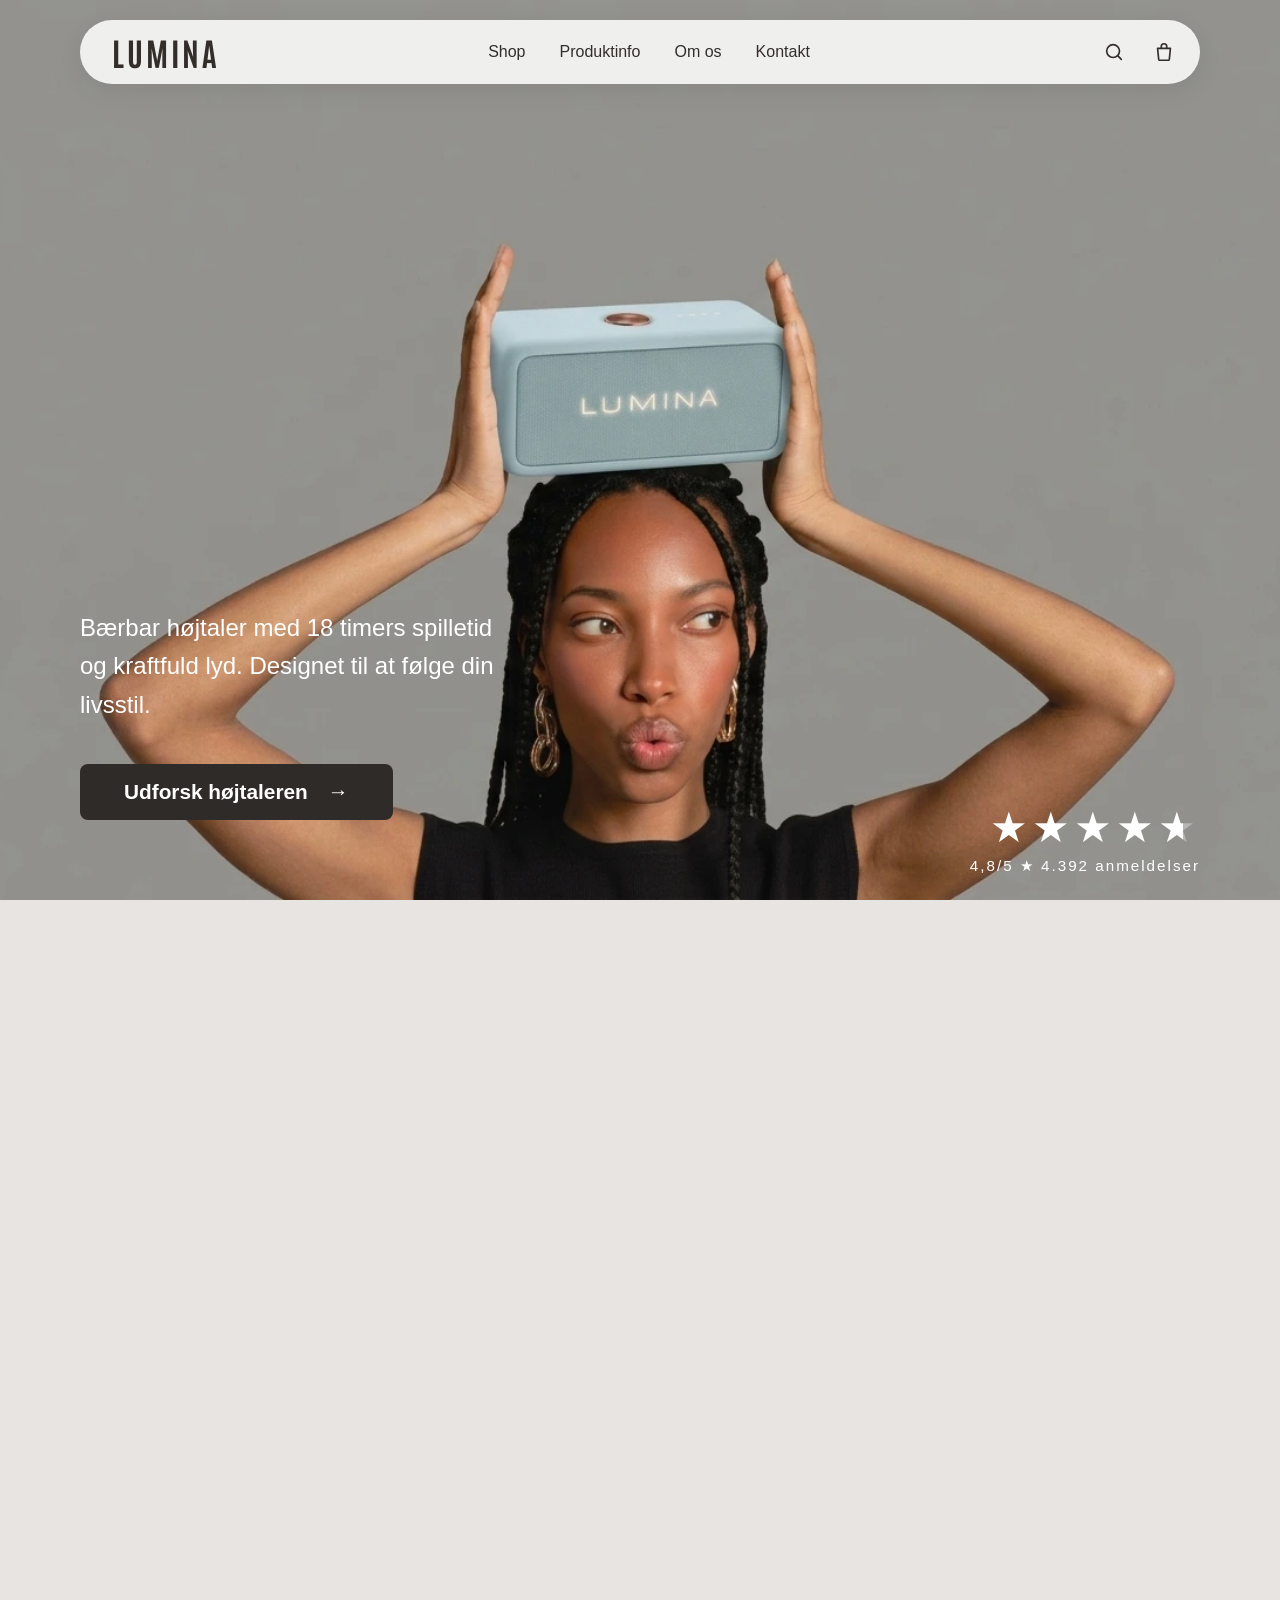
==== index.html @ 02ac893b "feat(nav): nyt design af navbar Nyt layout og placering af logo og menu" ====
<!DOCTYPE html>
<html lang="da">
<head>
    <meta charset="UTF-8">

    <meta name="viewport" 
    content="width=device-width, initial-scale=1.0">

    <title>Lumina – Bærbar højttaler med lys og lyd i ét</title>

    <meta name="description" 
    content="Mød Lumina: en trådløs højttaler med fyldig lyd og elegant design. Se mere og bestil i dag.">

    <link href="https://fonts.googleapis.com/css2?family=Antonio:wght@400;700&display=swap" rel="stylesheet">
    <link rel="stylesheet" href="styles.css">
</head>
<body>
    <section class="hero">
        <img src="images/headerimg.webp" alt="Lumina Bloom højtaler" class="hero-image">

        <header>
            <nav class="nav-left">
                <a href="#shop">Shop</a>
                <a href="#produktinfo">Produktinfo</a>
                <a href="about.html">Om os</a>
                <a href="#kontakt">Kontakt</a>
            </nav>
            <a href="index.html" class="logo">LUMINA</a>
            <nav class="nav-right">
                <!-- Ikoner i stedet for tekst – aria-label giver dem et navn til skærmlæsere -->
                <a href="#" class="nav-icon" aria-label="Søg">
                    <svg viewBox="0 0 24 24" aria-hidden="true"><circle cx="11" cy="11" r="7"/><path d="M20 20l-4-4"/></svg>
                </a>
                <a href="#" class="nav-icon" aria-label="Kurv">
                    <svg viewBox="0 0 24 24" aria-hidden="true"><path d="M5 8h14l-1.2 12.1a1 1 0 0 1-1 .9H7.2a1 1 0 0 1-1-.9z"/><path d="M9 8V6a3 3 0 0 1 6 0v2"/></svg>
                </a>
            </nav>

            <!-- Burgermenu: vises kun på mobil -->
            <button class="menu-toggle" type="button" aria-expanded="false" aria-controls="mobile-menu" aria-label="Menu">
                <span></span>
                <span></span>
                <span></span>
            </button>

            <nav class="mobile-menu" id="mobile-menu" aria-label="Menu" hidden>
                <a href="#shop">Shop</a>
                <a href="#produktinfo">Produktinfo</a>
                <a href="about.html">Om os</a>
                <a href="#kontakt">Kontakt</a>
                <a href="#">Søg</a>
                <a href="#">Kurv</a>
            </nav>
        </header>

        <!-- Tekst og knap nederst til venstre -->
        <div class="hero-content">
            <h1 class="visually-hidden">Lumina Bloom</h1>
            <p class="hero-text">
                Bærbar højtaler med 18 timers spilletid og kraftfuld lyd. Designet til at følge din livsstil.
            </p>
            <a href="#shop" class="hero-btn">Udforsk højtaleren <span aria-hidden="true">&rarr;</span></a>
        </div>

        <!-- Social proof nederst til højre -->
        <div class="hero-rating">
            <p class="visually-hidden">Bedømt 4,8 ud af 5 baseret på 4.392 anmeldelser</p>
            <div class="hero-stars" aria-hidden="true">
                <span>★</span><span>★</span><span>★</span><span>★</span><span class="half">★</span>
            </div>
            <p aria-hidden="true">4,8/5 ★ 4.392 anmeldelser</p>
        </div>
    </section>

<script src="script.js"></script>

    <!-- PRODUKT SEKTION -->
    <section class="products-section" id="shop">
        <div class="product-showcase">
            <div class="product-showcase-image">
                <img loading="lazy" src="images/luminagreen.webp" alt="Lumina Bloom højtaler i Sage Green" id="product-image">
            </div>

            <div class="product-showcase-info">
                <h2 class="product-name">Lumina Bloom</h2>
                <p class="product-type">Bluetooth højtaler</p>
                <p class="product-price">1995,- <span class="product-price-unit">/ STK</span></p>

                <p class="product-text">
                    Kraftfuld lyd i et blødt og minimalistisk design. Op til 18 timers spilletid, justerbart LED-lys og Social Connect. Skabt til at dele musikken, hvor du er.
                </p>

                <ul class="product-checklist">
                    <li>Lydstyrke: Op til 100 dB</li>
                    <li>Mål: 32 × 15 × 16 cm (B × H × D)</li>
                    <li>Tilslutning: Bluetooth 5.3 og AUX</li>
                </ul>

                <a href="#produktinfo" class="product-read-more">Læs mere</a>

                <p class="product-color-label">
                    <strong>Farve</strong> - <em id="product-color-name">Sage Green</em>
                </p>

                <!-- Farvevælger: data-image og data-name bruges af script.js -->
                <div class="color-swatches" role="group" aria-label="Vælg farve">
                    <button class="color-swatch active" style="--swatch: #A9C5A0" data-image="images/luminagreen.webp" data-name="Sage Green" aria-label="Vælg farve: Højtaler i støvet grøn" aria-pressed="true"></button>
                    <button class="color-swatch" style="--swatch: #F4C2C2" data-image="images/hoejtalerrose.webp" data-name="Dusty Rose" aria-label="Vælg farve: Højtaler i lyserød" aria-pressed="false"></button>
                    <button class="color-swatch" style="--swatch: #E8DDD0" data-image="images/luminabeige.webp" data-name="Moonlight White" aria-label="Vælg farve: Højtaler i beige" aria-pressed="false"></button>
                    <button class="color-swatch" style="--swatch: #C3DDE8" data-image="images/blaahoejtaler.webp" data-name="Lavender Mist" aria-label="Vælg farve: Højtaler i lyseblå" aria-pressed="false"></button>
                </div>

                <button class="buy-button">Køb nu</button>
            </div>
        </div>

    </section>

    <!-- PRODUKTINFORMATION SEKTION -->
    <!-- Tekst i venstre side, billede i højre side -->
    <section class="product-info-section" id="produktinfo">
        <div class="product-info-content">
            <h2 class="info-title">Produktspecifikationer</h2>

            <!-- Klik på + for at folde teksten ud -->
            <div class="features-accordion">
                <details class="accordion-item" open>
                    <summary>
                        <span class="accordion-icon" aria-hidden="true">
                            <svg viewBox="0 0 24 24"><circle cx="12" cy="5" r="2.5"/><path d="M7 9h10l3 12H4z"/></svg>
                        </span>
                        <span class="accordion-title">Vægt: 4,5 kg</span>
                    </summary>
                    <p>Lumina Bloom vejer 4,5 kg og måler 32 × 15 × 16 cm – kompakt nok til at tage med og solid nok til en fyldig lyd.</p>
                </details>

                <details class="accordion-item">
                    <summary>
                        <span class="accordion-icon" aria-hidden="true">
                            <svg viewBox="0 0 24 24"><path d="M12 2.7l5.7 5.7a8 8 0 1 1-11.3 0z"/></svg>
                        </span>
                        <span class="accordion-title">Vandafvisende (IPX5)</span>
                    </summary>
                    <p>Lumina Bloom tåler både regn og stænk, så du kan tage den med i haven, på stranden eller på tur.</p>
                </details>

                <details class="accordion-item">
                    <summary>
                        <span class="accordion-icon" aria-hidden="true">
                            <svg viewBox="0 0 24 24"><circle cx="12" cy="12" r="4"/><path d="M12 2v2M12 20v2M4.9 4.9l1.4 1.4M17.7 17.7l1.4 1.4M2 12h2M20 12h2M4.9 19.1l1.4-1.4M17.7 6.3l1.4-1.4"/></svg>
                        </span>
                        <span class="accordion-title">LED-lys, der følger musikken</span>
                    </summary>
                    <p>Bløde former og en stofbeklædt front med subtilt LED-lys, der pulserer i takt med musikken. I Lumina app'en kan du ændre lystemaet, så det passer til stemningen.</p>
                </details>

                <details class="accordion-item">
                    <summary>
                        <span class="accordion-icon" aria-hidden="true">
                            <svg viewBox="0 0 24 24"><path d="M17 21v-2a4 4 0 0 0-4-4H5a4 4 0 0 0-4 4v2"/><circle cx="9" cy="7" r="4"/><path d="M23 21v-2a4 4 0 0 0-3-3.87"/><path d="M16 3.13a4 4 0 0 1 0 7.75"/></svg>
                        </span>
                        <span class="accordion-title">Social Connect</span>
                    </summary>
                    <p>"Blend" din playliste med dine venners direkte i Lumina app'en. App'en analyserer jeres musiksmag og skaber én fælles playliste med alles favoritter.</p>
                </details>

                <details class="accordion-item">
                    <summary>
                        <span class="accordion-icon" aria-hidden="true">
                            <svg viewBox="0 0 24 24"><path d="M10 13a5 5 0 0 0 7.5.5l3-3a5 5 0 0 0-7-7l-1.7 1.7"/><path d="M14 11a5 5 0 0 0-7.5-.5l-3 3a5 5 0 0 0 7 7l1.7-1.7"/></svg>
                        </span>
                        <span class="accordion-title">Tilslut flere Lumina-højtalere</span>
                    </summary>
                    <p>Par din højtaler med op til 3 andre Lumina-højtalere og spil den samme musik i flere rum – eller over et større område.</p>
                </details>

                <details class="accordion-item">
                    <summary>
                        <span class="accordion-icon" aria-hidden="true">
                            <svg viewBox="0 0 24 24"><rect x="2" y="7" width="16" height="10" rx="2"/><line x1="22" y1="11" x2="22" y2="13"/><path d="M11 9l-2 3h3l-2 3"/></svg>
                        </span>
                        <span class="accordion-title">Genopladeligt batteri via USB&#8209;C</span>
                    </summary>
                    <p>Op til 18 timers spilletid på én opladning. Batteriet oplades via USB&#8209;C, og opladeren medfølger.</p>
                </details>
            </div>
        </div>

        <div class="product-info-image">
            <img loading="lazy" src="images/produktspeci.webp" alt="Tre Lumina Bloom højtalere i grøn, beige og lyserød">
        </div>
    </section>

    <section class="split-section">
      <div class="split-text">
        <h1 class="headline-left">Nyhed</h1>
        <h2 class="headline-sub">SOCIAL CONNECT</h2>
        <p>Social Connect er en smart og intuitiv funktion, der gør det let for dig og dine venner at kombinere jeres musiksmag i én fælles playliste – direkte i Lumina app’en. 

I stedet for at én person står for musikken til en fest eller et socialt arrangement, kan alle deltagere tilføje deres yndlingssange og påvirke stemningen i rummet. </p>

<p> Når playlisterne “blendes”, analyserer appen musiksmag, genrevalg, tempo og stemning, og skaber en dynamisk, balanceret playliste, der repræsenterer alles favoritter. 

Appen er gratis og tilgængelig i App Store og Google Play.</p>
      </div>
      <div class="split-image">
        <img loading="lazy" src="images/socialconnect.webp" alt="Lumina app'en med Social Connect, hvor man inviterer venner og blender playlister på Spotify">
      </div>
    </section>

   <section class="gallery-section">
    <h1>Følg os på sociale medier</h1>

    <!-- Tre Instagram-opslag side om side -->
    <div class="instagram-cards">
        <a href="https://www.instagram.com" target="_blank" rel="noopener" class="instagram-card">
            <img loading="lazy" src="images/instagram-card-1.webp" alt="Instagram-opslag fra Luminaaudio: person der holder en lyserød Lumina-højtaler op foran ansigtet">
        </a>
        <a href="https://www.instagram.com" target="_blank" rel="noopener" class="instagram-card">
            <img loading="lazy" src="images/instagram-card-2.webp" alt="Instagram-opslag fra Luminaaudio: kvinde der laver yoga med en Lumina-højtaler på gulvet">
        </a>
        <a href="https://www.instagram.com" target="_blank" rel="noopener" class="instagram-card">
            <img loading="lazy" src="images/instagram-card-3.webp" alt="Instagram-opslag fra Luminaaudio: to Lumina-højtalere på en reol">
        </a>
    </div>
    </section>
   

    <footer id="kontakt">
        <div class="footer-top">
            <!-- Logo og nyhedsbrev -->
            <div class="footer-brand">
                <a href="index.html" class="footer-logo">LUMINA</a>

                <form class="footer-newsletter" id="newsletter-form">
                    <label for="newsletter-email">Tilmeld dig nyhedsbrevet</label>
                    <div class="newsletter-field">
                        <div class="newsletter-input">
                            <svg viewBox="0 0 24 24" aria-hidden="true"><path d="M20 4H4a2 2 0 0 0-2 2v12a2 2 0 0 0 2 2h16a2 2 0 0 0 2-2V6a2 2 0 0 0-2-2zm0 4-8 5-8-5V6l8 5 8-5z"/></svg>
                            <input type="email" id="newsletter-email" placeholder="E-mail" autocomplete="email" required>
                        </div>
                        <button type="submit" class="newsletter-submit" aria-label="Tilmeld nyhedsbrevet">
                            <svg viewBox="0 0 24 24" aria-hidden="true"><path d="M5 12h14M13 6l6 6-6 6"/></svg>
                        </button>
                    </div>
                </form>
            </div>

            <div class="footer-column">
                <h3>Kundeservice</h3>
                <ul>
                    <li><a href="#">Kontakt Os</a></li>
                    <li><a href="#">Levering &amp; Forsendelse</a></li>
                    <li><a href="#">Returneringer</a></li>
                    <li><a href="#">Terms &amp; Condition</a></li>
                    <li><a href="#">Privacy Policy</a></li>
                </ul>
            </div>

            <div class="footer-column">
                <h3>Virksomheden</h3>
                <ul>
                    <li><a href="about.html">Om Lumina Group</a></li>
                    <li><a href="#">Presse</a></li>
                    <li><a href="#">Jobmuligheder</a></li>
                </ul>
            </div>

            <div class="footer-column footer-social">
                <h3>Social</h3>
                <ul>
                    <li>
                        <a href="https://www.instagram.com" target="_blank" rel="noopener">
                            <svg viewBox="0 0 24 24" aria-hidden="true"><path d="M7 2h10a5 5 0 0 1 5 5v10a5 5 0 0 1-5 5H7a5 5 0 0 1-5-5V7a5 5 0 0 1 5-5zm0 2a3 3 0 0 0-3 3v10a3 3 0 0 0 3 3h10a3 3 0 0 0 3-3V7a3 3 0 0 0-3-3zm5 3.5a4.5 4.5 0 1 1 0 9 4.5 4.5 0 0 1 0-9zm0 2a2.5 2.5 0 1 0 0 5 2.5 2.5 0 0 0 0-5zM17.3 5.5a1.2 1.2 0 1 1 0 2.4 1.2 1.2 0 0 1 0-2.4z"/></svg>
                            Instagram
                        </a>
                    </li>
                    <li>
                        <a href="https://www.youtube.com" target="_blank" rel="noopener">
                            <svg viewBox="0 0 24 24" aria-hidden="true"><path d="M21.6 7.2a2.5 2.5 0 0 0-1.8-1.8C18.2 5 12 5 12 5s-6.2 0-7.8.4a2.5 2.5 0 0 0-1.8 1.8C2 8.8 2 12 2 12s0 3.2.4 4.8a2.5 2.5 0 0 0 1.8 1.8c1.6.4 7.8.4 7.8.4s6.2 0 7.8-.4a2.5 2.5 0 0 0 1.8-1.8c.4-1.6.4-4.8.4-4.8s0-3.2-.4-4.8zM10 15V9l5.2 3z"/></svg>
                            Youtube
                        </a>
                    </li>
                    <li>
                        <a href="https://www.tiktok.com" target="_blank" rel="noopener">
                            <svg viewBox="0 0 24 24" aria-hidden="true"><path d="M16.6 2h-3.3v13.2a2.9 2.9 0 1 1-2.1-2.8V9a6.3 6.3 0 1 0 5.4 6.2V8.6a8 8 0 0 0 4.4 1.4V6.7a4.4 4.4 0 0 1-4.4-4.7z"/></svg>
                            TikTok
                        </a>
                    </li>
                    <li>
                        <a href="https://www.facebook.com" target="_blank" rel="noopener">
                            <svg viewBox="0 0 24 24" aria-hidden="true"><path d="M22 12a10 10 0 1 0-11.6 9.9v-7H7.9V12h2.5V9.8c0-2.5 1.5-3.9 3.8-3.9 1.1 0 2.2.2 2.2.2v2.5h-1.3c-1.2 0-1.6.8-1.6 1.6V12h2.8l-.4 2.9h-2.4v7A10 10 0 0 0 22 12z"/></svg>
                            Facebook
                        </a>
                    </li>
                </ul>
            </div>
        </div>

        <div class="footer-bottom">
            <div class="payment-icons">
                <img loading="lazy" src="images/mp.png" alt="MobilePay">
                <img loading="lazy" src="images/visa.png" alt="Visa">
                <img loading="lazy" src="images/mastercard.png" alt="Mastercard">
                <img loading="lazy" src="images/applepay.png" alt="Apple Pay">
            </div>

            <p class="copyright">2026 © LUMINA</p>

            <ul class="footer-legal">
                <li><a href="#">FAQ</a></li>
                <li><a href="#">Privacy</a></li>
                <li><a href="#">Terms &amp; Condition</a></li>
            </ul>
        </div>
    </footer>
  
    <script src="script.js"></script>
    
 </body>
</html>
---- styles.css ----
@import url('https://fonts.googleapis.com/css2?family=Antonio:wght@400;700&display=swap');

/* --- General Settings --- */
        :root {
            --bg-color: #E8E4E1; /* Baggrundsfarve for hele siden */
            --text-color: #ffffff;
            --btn-bg: #f5f0e6;   /* Light cream for buttons */
            --btn-text: #bcaaa0; /* Darker tone for button text */
            --nav-pill: rgba(255, 255, 255, 0.25);
            --font-heading: 'Antonio', sans-serif;
            --font-body: 'Helvetica Neue', Helvetica, Arial, sans-serif;
            --heading-color: #332E29; /* Farve på alle overskrifter */
            /* Samme margen i siderne på hele siden. På meget brede skærme
               vokser margenen, så indholdet højst bliver 1600px bredt. */
            --page-margin: max(80px, calc((100vw - 1600px) / 2));
        }

        /* Lidt mindre margen på tablet og små laptops */
        @media (max-width: 1200px) {
            :root { --page-margin: 50px; }
        }

        @media (max-width: 768px) {
            :root { --page-margin: 24px; }
        }

        /* --- General Reset --- */
        * {
            margin: 0;
            padding: 0;
            box-sizing: border-box;
        }

        html, body {
  height: 100%;
}

html, body {
  margin: 0;
  padding: 0;
  overflow-x: hidden;
  scroll-behavior: smooth; /* Blød scroll ved anker-links i menuen */
}

body {
  display: flex;
  flex-direction: column;
  min-height: 100vh;
  padding: 20px 0 0; /* Siderne styres af --page-margin i hver sektion */
  overflow-x: hidden;
}

/* --- Hero (header billede med navigation ovenpå) --- */
.hero {
    position: relative;
    display: flex;
    flex-direction: column; /* Hvid menubjælke øverst, billedet under */
    width: 100vw;
    height: 100vh; /* Fylder hele skærmen */
    flex-shrink: 0; /* Undgår at body (flex) klemmer højden */
    margin-top: -20px; /* Ophæver body padding i toppen */
    margin-left: calc(50% - 50vw); /* Går helt ud til kanten trods body padding */
    margin-bottom: 0;
}

.hero-image {
    flex: 1;
    min-height: 0;
    width: 100%;
    object-fit: cover; /* Beskærer i stedet for at strække billedet */
    display: block;
}

/* --- Header / Navigation --- */
/* Svævende, afrundet menubjælke oven på billedet (dæmpet hvid med brun tekst) */
header {
    position: absolute;
    top: 20px;
    left: var(--page-margin);
    right: var(--page-margin);
    z-index: 10;
    display: grid; /* Logo til venstre, Shop/Produktinfo/Om os/Kontakt i midten, ikonerne til højre */
    grid-template-columns: 1fr auto 1fr;
    align-items: center;
    column-gap: 24px;
    padding: 10px 14px 10px 32px;
    border-radius: 999px;
    background-color: rgba(255, 255, 255, 0.85);
    box-shadow: 0 6px 24px rgba(0, 0, 0, 0.08);
}

.logo {
    font-family: var(--font-heading);
    font-size: 2rem; /* 32px */
    font-weight: 700;
    letter-spacing: 3px;
    color: var(--heading-color);
    text-decoration: none;
    line-height: 1;
}

nav {
    display: flex;
    align-items: center;
    gap: 6px;
}

/* Logoet står først (venstre hjørne) */
header .logo {
    order: -1;
    justify-self: start;
}

/* Søg og Kurv står i højre side */
.nav-right {
    justify-content: flex-end;
}

/* Menupunkterne som almindelig brun tekst – kontrast ca. 11:1 */
.nav-left a,
.nav-right a {
    display: inline-block;
    padding: 8px 14px;
    border-radius: 999px;
    color: var(--heading-color);
    font-size: 1rem;
    font-weight: 500;
    text-decoration: none;
    white-space: nowrap;
    transition: background-color 0.2s;
}

.nav-left a:hover,
.nav-right a:hover {
    background-color: rgba(51, 46, 41, 0.08); /* Svag brun markering ved hover */
}

/* Søg og Kurv som brune ikoner */
.nav-left a.nav-icon,
.nav-right a.nav-icon {
    display: grid;
    place-items: center;
    width: 44px; /* Klikfladen er 44 × 44px, så ikonerne er nemme at ramme */
    height: 44px;
    padding: 0;
    color: var(--heading-color);
}

.nav-icon svg {
    width: 22px;
    height: 22px;
    fill: none;
    stroke: currentColor;
    stroke-width: 1.8;
    stroke-linecap: round;
    stroke-linejoin: round;
}

/* --- Burgermenu (kun mobil – skjult på større skærme) --- */
.menu-toggle,
.mobile-menu {
    display: none;
}

.menu-toggle {
    position: relative;
    z-index: 2; /* Ligger over den åbne menu, så den kan lukkes igen */
    flex-direction: column;
    justify-content: center;
    gap: 6px;
    width: 44px;
    height: 44px;
    padding: 10px;
    border: none;
    background: none;
    cursor: pointer;
}

.menu-toggle span {
    display: block;
    width: 100%;
    height: 2px;
    border-radius: 2px;
    background-color: var(--heading-color); /* Brune streger på den lyse bjælke */
    transition: transform 0.3s ease, opacity 0.2s ease, background-color 0.3s ease;
}

/* Når menuen er åben, bliver de tre streger til et mørkt kryds */
.menu-toggle[aria-expanded="true"] span {
    background-color: var(--heading-color);
}

.menu-toggle[aria-expanded="true"] span:nth-child(1) {
    transform: translateY(8px) rotate(45deg);
}

.menu-toggle[aria-expanded="true"] span:nth-child(2) {
    opacity: 0;
}

.menu-toggle[aria-expanded="true"] span:nth-child(3) {
    transform: translateY(-8px) rotate(-45deg);
}

/* Menuen dækker hele skærmen */
.mobile-menu {
    position: fixed;
    inset: 0;
    z-index: 1;
    flex-direction: column;
    justify-content: center;
    align-items: flex-start; /* Links venstrestillet (nav centrerer ellers) */
    gap: 24px;
    padding: 100px var(--page-margin) 40px;
    background-color: #E8E4E1;
    overflow-y: auto;
}

.mobile-menu a {
    font-family: var(--font-heading);
    font-size: 2.4rem;
    font-weight: 700;
    letter-spacing: 1px;
    color: var(--heading-color);
    text-decoration: none;
}

/* Siden bag menuen kan ikke scrolles, mens menuen er åben */
body.menu-open {
    overflow: hidden;
}

/* Logoet ligger over menuen og bliver mørkt, så det kan ses på den lyse baggrund */
body.menu-open .logo {
    position: relative;
    z-index: 2;
    color: var(--heading-color);
}

/* --- Hero tekst og knap (nederst til venstre) --- */
.hero-content {
    position: absolute;
    left: var(--page-margin);
    bottom: 80px;
    max-width: 440px;
    color: var(--text-color);
}

.hero-text {
    font-size: 1.5rem; /* 24px */
    line-height: 1.6;
    margin-bottom: 40px;
}

.hero-btn {
    display: inline-flex;
    align-items: center;
    justify-content: center;
    gap: 20px;
    background-color: #2f2b28;
    color: var(--text-color);
    padding: 16px 44px;
    border-radius: 8px;
    font-size: 1.3rem;
    font-weight: 600;
    text-decoration: none;
    transition: background-color 0.2s;
}

.hero-btn:hover {
    background-color: #1c1a18;
}

/* --- Hero rating (nederst til højre) --- */
.hero-rating {
    position: absolute;
    right: var(--page-margin);
    bottom: 25px;
    text-align: right;
    color: var(--text-color);
}

.hero-stars {
    font-size: 2.6rem;
    line-height: 1;
    letter-spacing: 4px;
}

/* Sidste stjerne halvt udfyldt (4,8/5) */
.hero-stars .half {
    background: linear-gradient(90deg, #fff 60%, rgba(255, 255, 255, 0.35) 60%);
    -webkit-background-clip: text;
    background-clip: text;
    color: transparent;
}

.hero-rating p {
    font-size: 0.95rem;
    letter-spacing: 2px;
    margin-top: 8px;
}

/* Skjult visuelt, men læses af skærmlæsere og søgemaskiner */
.visually-hidden {
    position: absolute;
    width: 1px;
    height: 1px;
    overflow: hidden;
    clip: rect(0 0 0 0);
    white-space: nowrap;
}

        h1 {
            font-family: var(--font-heading); 
            font-size: 6rem;
            text-transform: uppercase;
            letter-spacing: 3px;
            margin-bottom: 40px;
            text-align: center;
            color: var(--heading-color);
            opacity: 0.9;
        }

        /* --- Responsivitet (Tablet / lille laptop) --- */
        /* Menuen bliver mindre, så den ikke støder ind i logoet */
        @media (max-width: 1200px) {
            nav { gap: 2px; }
            .nav-left a, .nav-right a { font-size: 0.95rem; padding: 8px 10px; }
            .logo { font-size: 1.75rem; }
            header { padding-left: 24px; column-gap: 12px; }
        }

        /* --- Responsivitet (Mobil) --- */
        @media (max-width: 768px) {
            /* Svag mørk toning i bunden, så den hvide tekst kan læses oven på billedet */
            .hero::after {
                content: "";
                position: absolute;
                inset: 50% 0 0 0;
                background: linear-gradient(to bottom, rgba(0, 0, 0, 0), rgba(0, 0, 0, 0.45));
                pointer-events: none;
            }
            .hero-content, .hero-rating { z-index: 1; }

            h1 { font-size: 3.5rem; }

            /* Logo til venstre, burgerknap til højre */
            header {
                display: flex;
                justify-content: space-between;
                align-items: center;
                padding: 6px 8px 6px 22px;
                z-index: 10;
            }
            .logo { font-size: 1.6rem; }
            .nav-left, .nav-right { display: none; }
            .menu-toggle { display: flex; }
            .mobile-menu:not([hidden]) { display: flex; }

            /* Tekst og rating stables i bunden af hero */
            .hero-content { left: var(--page-margin); right: var(--page-margin); bottom: 110px; }
            .hero-text { font-size: 1.1rem; margin-bottom: 20px; }
            .hero-btn { font-size: 1.1rem; padding: 14px 32px; gap: 16px; }
            .hero-rating { left: var(--page-margin); right: auto; bottom: 25px; text-align: left; }
            .hero-stars { font-size: 1.6rem; }
            .hero-rating p { font-size: 0.8rem; letter-spacing: 1px; }
        }
  
/* --- Layout Container --- */
.container {
    display: flex;
    justify-content: space-between;
    align-items: flex-start;
    gap: 60px;
    max-width: 1400px;
    margin: 0 auto;
    padding: 40px;
}


.content-left {
    flex: 1 1 0%;
    color: #ffffff;
}

.sub-heading {
    font-family: var(--font-heading);
    font-size: 1.5rem;
    text-transform: uppercase;
    letter-spacing: 1px;
    margin-top: 40px;
    margin-bottom: 15px;
    color: #D88373;
}

.headline-sub {
    font-family: var(--font-heading);
    font-size: 2rem;
    text-transform: uppercase;
    letter-spacing: 2px;
    margin-bottom: 20px;
}

.main-heading {
    font-family: var(--font-heading);
    font-size: 5rem;
    text-transform: uppercase;
    letter-spacing: 2px;
    margin-bottom: 30px;
    color: #fdfcf5;
}

.description {
    font-size: 1rem;
    line-height: 1.8;
    margin-bottom: 25px;
    opacity: 0.95;
}

.cta-button {
    display: inline-block;
    background-color: #f5f0e6;
    color: #a08f7f;
    padding: 12px 30px;
    border: none;
    border-radius: 25px;
    text-decoration: none;
    font-weight: 600;
    text-transform: uppercase;
    cursor: pointer;
    transition: transform 0.3s;
    margin-top: 20px;
}

.cta-button:hover {
    transform: scale(1.05);
}


.content-right {
    flex: 0 0 420px;       
    display: flex;
    justify-content: flex-end; 
    align-items: flex-start;
}

.images-gallery {
    width: 100%;
    max-width: 420px;
    display: flex;
    flex-direction: column;
    gap: 20px;
    align-items: flex-end; 
}


.image-wrapper {
    overflow-x: auto;
    overflow-y: hidden;
    white-space: nowrap;
    padding: 50px 0; 
    background-color: #E8E4E1;
    text-align: right;
    margin-top: 0;
}

.image-wrapper img {
    width: 200px;
    height: auto;
    display: inline-block;
    margin: 0 10px;
}

body {
    background: #E8E4E1;
    font-family: var(--font-body);
}

.large-image-section {
    width: 100%;
    margin-top: 60px;
    display: flex;
    justify-content: center;
    align-items: center; 
}

/* --- Product Cards Section --- */
.products-section {
    padding: 40px var(--page-margin) 80px; /* Mindre luft op til headeren */
    background-color: #E8E4E1;
}

/* Stort produktkort med farvevælger */
.product-showcase {
    display: grid;
    grid-template-columns: 1fr 1fr;
    align-items: center;
    gap: 60px;
    margin: 0 auto;
    padding: 60px;
    background-color: #eae6e3;
    border-radius: 20px;
    color: #2f2b28;
}

.product-showcase-image {
    display: flex;
    justify-content: center;
}

.product-showcase-image img {
    width: 100%;
    max-width: 480px;
    height: auto;
    mix-blend-mode: multiply; /* Gør hvid billedbaggrund usynlig mod kortets farve */
}

.product-name {
    font-size: 2.2rem;
    font-weight: 700;
    line-height: 1.1;
    letter-spacing: 1px;
}

.product-type {
    font-size: 1.3rem;
    font-weight: 600;
    margin-top: 8px;
}

.product-price {
    font-size: 1.6rem;
    margin-top: 18px;
}

/* "/ STK" står mindre efter prisen */
.product-price-unit {
    font-size: 0.55em;
    letter-spacing: 1px;
}

.product-text {
    font-size: 1.2rem;
    line-height: 1.4;
    margin-top: 40px;
    max-width: 560px;
}

/* Liste med grønne flueben */
.product-checklist {
    list-style: none;
    margin-top: 24px;
}

.product-checklist li {
    position: relative;
    padding-left: 38px;
    margin-bottom: 8px;
    font-size: 1.1rem; /* Lidt mindre end resten af produktkortet */
    line-height: 1.4;
}

/* Fluebenet tegnes med to kanter på en roteret boks */
.product-checklist li::before {
    content: "";
    position: absolute;
    left: 4px;
    top: 0.2em;
    width: 8px;
    height: 16px;
    border-right: 2px solid #5b8a4a;
    border-bottom: 2px solid #5b8a4a;
    transform: rotate(45deg);
}

.product-read-more {
    display: inline-block;
    font-size: 1.3rem;
    font-style: italic;
    color: inherit;
    text-decoration: none;
    margin-top: 12px;
}

.product-read-more:hover {
    text-decoration: underline;
}

.product-color-label {
    font-size: 1.3rem;
    margin-top: 60px;
}

.color-swatches {
    display: flex;
    gap: 12px;
    margin-top: 14px;
}

.color-swatch {
    width: 44px;
    height: 44px;
    border-radius: 50%;
    border: 1px solid rgba(0, 0, 0, 0.15);
    background-color: var(--swatch);
    box-shadow: 0 2px 4px rgba(0, 0, 0, 0.15);
    cursor: pointer;
    transition: transform 0.2s;
}

.color-swatch:hover {
    transform: scale(1.08);
}

/* Den valgte farve får en mørk ring */
.color-swatch.active {
    outline: 2px solid #2f2b28;
    outline-offset: 3px;
}

.product-showcase .buy-button {
    width: 100%;
    max-width: 405px;
    margin-top: 40px;
    padding: 18px;
    border: none;
    border-radius: 8px;
    background-color: #2f2b28;
    color: #fff;
    font-size: 1.3rem;
    font-weight: 700;
    cursor: pointer;
    transition: background-color 0.2s;
}

.product-showcase .buy-button:hover {
    background-color: #1c1a18;
}

@media (max-width: 900px) {
    .product-showcase {
        grid-template-columns: 1fr;
        gap: 30px;
        padding: 30px 20px;
    }

    .product-name { font-size: 1.8rem; }
    .product-price { font-size: 1.3rem; }
    .product-read-more,
    .product-color-label { font-size: 1.1rem; }
    .product-checklist li { font-size: 0.95rem; }
    .product-text { font-size: 1rem; margin-top: 24px; }
    .product-color-label { margin-top: 30px; }
    .product-showcase .buy-button { max-width: none; }
}

/* --- Productinformation Section --- */
/* To kolonner: tekst til venstre, billede til højre */
.product-info-section {
    display: grid;
    grid-template-columns: 1fr 1fr;
    align-items: center;
    gap: 60px;
    width: 100%;
    margin: 0 auto;
    padding: 20px var(--page-margin) 80px; /* Mindre luft i toppen, tættere på produktkortet */
}

.product-info-content {
    max-width: 620px;
    align-self: start; /* Overskriften starter på linje med toppen af billedet */
}

/* Billedet står fast i en afstand fra toppen, så det ikke hopper når
   punkterne i listen foldes ud. Afstanden får det til at se centreret ud
   ved siden af listen – justér den, hvis listen ændres. */
.product-info-image {
    align-self: start;
    margin-top: 100px;
}

.product-info-image img {
    display: block;
    width: 100%;
    height: auto;
    border-radius: 20px;
}

.info-title {
    font-family: var(--font-heading);
    font-size: 2rem; /* Samme størrelse som Social Connect */
    font-weight: 700;
    color: var(--heading-color);
    line-height: 1;
    letter-spacing: 1px;
    margin-bottom: 40px;
}

/* --- Funktioner (harmonika under overskriften, punkterne under hinanden) --- */
.accordion-item {
    border-top: 1px solid #d6d0cb;
}

.accordion-item:last-child {
    border-bottom: 1px solid #d6d0cb;
}

.accordion-item summary {
    display: flex;
    align-items: center;
    gap: 40px;
    padding: 30px 0;
    cursor: pointer;
    list-style: none; /* Fjerner standard-pilen */
}

.accordion-item summary::-webkit-details-marker {
    display: none;
}

/* + / − i højre side */
.accordion-item summary::after {
    content: "+";
    margin-left: auto;
    padding-left: 20px;
    font-size: 2rem;
    font-weight: 300;
    line-height: 1;
    color: #2f2b28;
}

.accordion-item[open] summary::after {
    content: "−";
}

.accordion-icon {
    flex-shrink: 0;
    display: grid;
    place-items: center;
    width: 60px;
    height: 60px;
    border-radius: 50%;
    background-color: #2f2b28;
    color: #fff;
}

.accordion-icon svg {
    width: 28px;
    height: 28px;
    fill: none;
    stroke: currentColor;
    stroke-width: 1.8;
    stroke-linecap: round;
    stroke-linejoin: round;
}

.accordion-title {
    font-size: 1.05rem;
    font-weight: 700;
    line-height: 1.4;
    color: var(--heading-color);
}

.accordion-item p {
    padding-bottom: 35px;
    max-width: 560px;
    font-size: 0.9rem;
    line-height: 1.6;
    color: #2f2b28;
}

@media (max-width: 900px) {
    /* Mobil: teksten øverst, billedet under */
    .product-info-section {
        grid-template-columns: minmax(0, 1fr); /* Kolonnen må ikke blive bredere end skærmen */
        gap: 30px;
        padding: 50px var(--page-margin);
    }

    .product-info-image {
        margin-top: 0;
    }

    .info-title {
        margin-bottom: 24px;
        font-size: clamp(1.6rem, 8vw, 2rem); /* Skrumper på meget smalle skærme (320px) */
    }

    .accordion-item summary {
        gap: 20px;
        padding: 22px 0;
    }

    .accordion-icon {
        width: 48px;
        height: 48px;
    }

    .accordion-icon svg {
        width: 22px;
        height: 22px;
    }

    .accordion-title {
        font-size: 0.95rem;
    }

    .accordion-item p {
        font-size: 0.9rem;
        padding-bottom: 25px;
    }
}

/* --- New Section - Split Layout --- */
.split-section {
  display: flex;
  align-items: center;
  justify-content: space-between;
  gap: 40px;
  margin: 0 0 100px; /* Ingen negativ margen, så "Nyhed" ikke rammer listen over */
  padding: 0 var(--page-margin);
}

.split-text {
  flex: 1;
  color: #3D3529;
}

.split-text h1 {
  font-family: var(--font-heading);
  font-size: 2rem; 
  color: var(--heading-color);
  text-transform: uppercase;
  letter-spacing: 2px;
  margin-bottom: 20px;
}

.split-text p {
  font-size: 1rem;
  line-height: 1.8; 
  max-width: 520px;
  opacity: 0.9;
  margin-bottom: 34px;
}

.split-image {
  flex: 1;
  display: flex;
  justify-content: center;
}

.split-image img {
  width: 100%;
  max-width: 620px;
  height: auto;
  border-radius: 20px;
}

@media (max-width: 900px) {
  .split-section {
    flex-direction: column;
    align-items: stretch;
    padding: 0 var(--page-margin);
    margin: 40px 0;
  }
  .split-text p {
    margin: 0 0 24px;
  }
}


/* --- Container for content --- */
        .content-wrapper {
            max-width: 1200px; /* Ensures images do not become too wide on large screens */
            width: 100%;
            text-align: center;
        }

        /* --- Heading Styling --- */
        h2.section-title {
            font-size: 3rem; /* Large text */
            text-transform: uppercase;
            font-weight: bold;
            color: #A69685; 
            margin-bottom: 30px;
            margin-top: 0;
            letter-spacing: 2px;
            font-family: var(--font-heading); 
        }


        /* Mobile adjustment */
        @media (max-width: 768px) {
            h2.section-title {
                font-size: 2rem; /* Smaller text on mobile */
            }
        }

.gallery-section {
    margin: 0;
    padding: 60px var(--page-margin) 100px;
}

.gallery-section h1 {
    text-align: center;
    font-size: 48px;
    margin-bottom: 50px;
    color: var(--heading-color);
}

/* Tre Instagram-kort side om side */
.instagram-cards {
    display: flex;
    justify-content: center;
    gap: 60px;
}

.instagram-card {
    flex: 0 1 300px; /* Højst 300px bredt */
    display: block;
    border-radius: 30px;
    transition: transform 0.3s ease;
}

.instagram-card:hover {
    transform: translateY(-5px);
}

.instagram-card img {
    display: block;
    width: 100%;
    height: auto;
    filter: drop-shadow(0 6px 18px rgba(0, 0, 0, 0.06));
}

/* Mobil: kortene stables under hinanden */
@media (max-width: 768px) {
    .gallery-section h1 {
        font-size: 2rem;
        margin-bottom: 30px;
    }

    .instagram-cards {
        flex-direction: column;
        align-items: center;
        gap: 30px;
    }

    .instagram-card {
        flex: none;
        width: 100%;
        max-width: 300px;
    }
}

/* --- Footer --- */
footer {
    width: 100%;
    padding: 70px var(--page-margin) 30px;
    background-color: #bfbdb8;
    border-radius: 20px 20px 0 0;
    color: var(--heading-color);
}

.footer-top {
    display: grid;
    grid-template-columns: 1.4fr 1fr 1fr 0.8fr;
    gap: 40px;
    padding-bottom: 60px;
}

.footer-logo {
    display: inline-block;
    font-family: var(--font-heading);
    font-size: 2.4rem;
    font-weight: 700;
    letter-spacing: 6px;
    line-height: 1;
    color: var(--heading-color);
    text-decoration: none;
    margin-left: 25px;
}

/* Nyhedsbrev */
.footer-newsletter {
    margin-top: 60px;
    max-width: 300px;
}

.footer-newsletter label {
    display: block;
    font-size: 0.85rem;
    font-weight: 600;
    letter-spacing: 2px;
    margin-bottom: 30px;
}

.newsletter-field {
    display: flex;
    align-items: center;
    gap: 12px;
}

.newsletter-input {
    flex: 1;
    display: flex;
    align-items: center;
    gap: 30px;
    padding-bottom: 14px;
    border-bottom: 1px solid var(--heading-color);
}

.newsletter-input svg {
    flex-shrink: 0;
    width: 24px;
    height: 24px;
    fill: currentColor;
}

.newsletter-input input {
    width: 100%;
    border: none;
    background: none;
    font-size: 0.95rem;
    letter-spacing: 1px;
    color: var(--heading-color);
    outline: none;
}

.newsletter-input input::placeholder {
    color: #6f6962;
}

.newsletter-input:focus-within {
    border-bottom-width: 2px;
}

.newsletter-submit {
    flex-shrink: 0;
    display: grid;
    place-items: center;
    width: 34px;
    height: 34px;
    margin-bottom: 14px;
    border: 2px solid var(--heading-color);
    border-radius: 50%;
    background: none;
    color: var(--heading-color);
    cursor: pointer;
    transition: background-color 0.2s, color 0.2s;
}

.newsletter-submit:hover {
    background-color: var(--heading-color);
    color: #bfbdb8;
}

.newsletter-submit svg {
    width: 18px;
    height: 18px;
    fill: none;
    stroke: currentColor;
    stroke-width: 2;
    stroke-linecap: round;
    stroke-linejoin: round;
}

/* Link-kolonner */
.footer-column h3 {
    font-size: 1.5rem;
    letter-spacing: 1px;
    margin-bottom: 24px;
}

.footer-column ul {
    list-style: none;
    display: flex;
    flex-direction: column;
    gap: 16px;
}

.footer-column a {
    font-size: 1rem;
    letter-spacing: 0.5px;
    color: var(--heading-color);
    text-decoration: none;
}

.footer-column a:hover {
    text-decoration: underline;
}

/* Sociale medier med ikon */
.footer-social a {
    display: inline-flex;
    align-items: center;
    gap: 18px;
    letter-spacing: 2px;
}

.footer-social svg {
    flex-shrink: 0;
    width: 24px;
    height: 24px;
    fill: currentColor;
}

/* Bundlinje */
.footer-bottom {
    display: grid;
    grid-template-columns: 1fr auto 1fr;
    align-items: center;
    gap: 30px;
    padding-top: 20px;
    border-top: 1px solid rgba(51, 46, 41, 0.5);
}

.payment-icons {
    display: flex;
    align-items: center;
    gap: 30px;
}

.payment-icons img {
    height: 44px;
    width: auto;
}

/* MobilePay-logoet har meget luft omkring sig og skal være større */
.payment-icons img[src*="mp.png"] {
    height: 58px;
}

.copyright {
    font-size: 0.95rem;
    letter-spacing: 3px;
}

.footer-legal {
    display: flex;
    justify-content: flex-end;
    gap: 40px;
    list-style: none;
}

.footer-legal a {
    font-size: 0.95rem;
    letter-spacing: 2px;
    color: var(--heading-color);
    text-decoration: none;
}

.footer-legal a:hover {
    text-decoration: underline;
}

@media (max-width: 1100px) {
    .footer-top {
        grid-template-columns: 1fr 1fr;
        gap: 50px 40px;
    }

    .footer-newsletter {
        margin-top: 40px;
    }

    .footer-bottom {
        grid-template-columns: 1fr;
        justify-items: center;
        text-align: center;
        gap: 20px;
    }

    .payment-icons {
        flex-wrap: wrap;
        justify-content: center;
    }
}

@media (max-width: 600px) {
    footer {
        padding-top: 50px;
    }

    .footer-top {
        grid-template-columns: 1fr;
        gap: 40px;
        padding-bottom: 40px;
    }

    .footer-logo {
        margin-left: 0;
        font-size: 2.4rem;
    }

    .footer-column h3 {
        font-size: 1.3rem;
        margin-bottom: 20px;
    }

    .footer-column ul {
        gap: 16px;
    }

    .footer-column a {
        font-size: 0.95rem;
    }

    .payment-icons {
        gap: 18px;
    }

    .payment-icons img {
        height: 26px;
    }

    .payment-icons img[src*="mp.png"] {
        height: 36px;
    }

    .footer-legal {
        gap: 24px;
    }
}

.headline-left {
  display: block;
  text-align: left;     
  margin: 0 0 20px 0;   
  transform: none;      
}

.content-left .headline-left {
  max-width: 100%;
  margin-left: 0;
}

.split-text .headline-left,
.headline-left {
  color: rgb(250, 105, 129); /* Pink "Nyhed" */
}

* {
    margin: 0;
    padding: 0;
    box-sizing: border-box;
    font-family: var(--font-body);
}

/* Alle overskrifter bruger Antonio */
h1, h2, h3, h4, h5, h6 {
    font-family: var(--font-heading);
    color: var(--heading-color);
    overflow-wrap: break-word; /* Lange ord knækker i stedet for at stikke ud af skærmen */
}

body {
    background-color: #E8E4E1;
    color: #f4efea;
}

/* --- Om os-siden --- */
.about-container {
    width: 100%;
    min-height: 100vh;
    padding: 30px var(--page-margin) 80px;
}

/* Rund tilbage-knap med pil */
.back-btn {
    display: grid;
    place-items: center;
    width: 38px;
    height: 38px;
    border: 1.5px solid var(--heading-color);
    border-radius: 50%;
    color: var(--heading-color);
    transition: background-color 0.2s, color 0.2s;
}

.back-btn:hover {
    background-color: var(--heading-color);
    color: #E8E4E1;
}

.back-btn svg {
    width: 20px;
    height: 20px;
    fill: none;
    stroke: currentColor;
    stroke-width: 1.8;
    stroke-linecap: round;
    stroke-linejoin: round;
}

.about-content {
    display: grid;
    grid-template-columns: minmax(0, 0.8fr) minmax(0, 1.3fr);
    align-items: center;
    gap: 60px;
    max-width: 1300px;
    margin: 50px auto 0;
    padding-left: 60px;
}

.title {
    font-size: 5.5rem;
    line-height: 1;
    letter-spacing: 3px;
    margin-bottom: 24px;
    text-align: left;
    color: var(--heading-color);
}

.text-block {
    max-width: 400px;
    font-size: 1rem;
    line-height: 1.75;
    color: var(--heading-color);
}

/* "Vores vision" står som fed brødtekst ligesom i designet */
.text-block h2 {
    margin-top: 1.75em;
    font-family: var(--font-body);
    font-size: 1rem;
    font-weight: 700;
    line-height: 1.75;
}

.about-image {
    display: block;
    width: 100%;
    height: auto;
    border: 2px solid var(--heading-color);
    border-radius: 14px;
}

/* Mobil: billedet under teksten */
@media (max-width: 900px) {
    .about-content {
        grid-template-columns: 1fr;
        gap: 40px;
        margin-top: 30px;
        padding-left: 0;
    }

    .title {
        font-size: 3.5rem;
    }

    .text-block {
        max-width: none;
    }
}

/* Toast / pop-up if purchase */
.cart-toast {
  position: fixed;
  left: 50%;
  bottom: 32px;
  transform: translateX(-50%) translateY(12px);
  background: rgba(112, 111, 109, 0.95);
  color: #fff;
  padding: 12px 20px;
  border-radius: 12px;
  box-shadow: 0 10px 30px rgba(172, 153, 132, 0.25);
  opacity: 0;
  transition: opacity 260ms ease, transform 260ms ease;
  z-index: 9999;
  font-weight: 600;
  pointer-events: none;
}

/* When toast is visible */
.cart-toast.visible {
  opacity: 1;
  transform: translateX(-50%) translateY(0);
}

/* Smaller devices: move toast slightly up */
@media (max-width: 480px) {
  .cart-toast { bottom: 18px; padding: 10px 14px; font-size: 14px; }
}

/* Ensure main content fills available height */
main {
  flex: 1 0 auto;
}
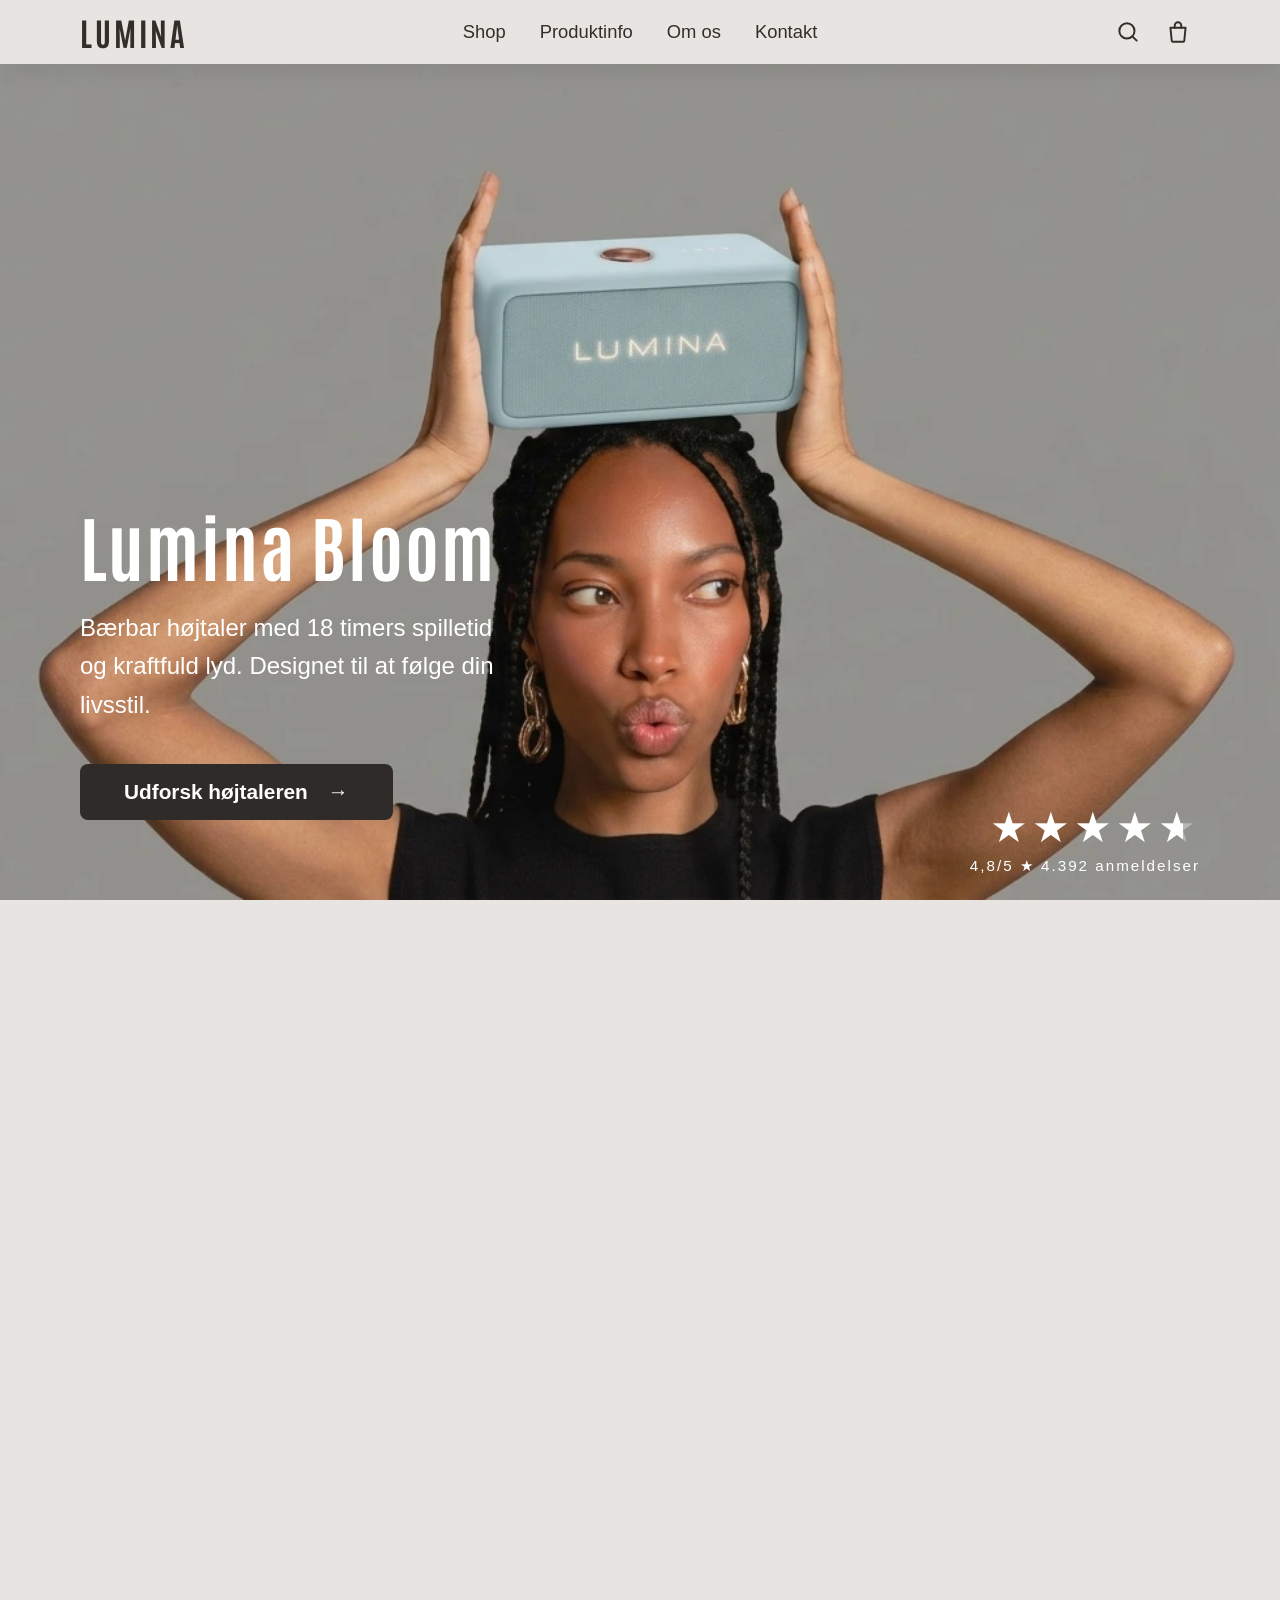
==== commit dd510d8a: "feat(search): tilføj søgefelt i headeren Brugerne kan nu søge efter produkter og info direkte fra he" ====
--- a/index.html
+++ b/index.html
@@ -13,6 +13,27 @@
 
     <link href="https://fonts.googleapis.com/css2?family=Antonio:wght@400;700&display=swap" rel="stylesheet">
     <link rel="stylesheet" href="styles.css">
+
+    <!-- Strukturerede data: fortæller søgemaskiner, at siden sælger Lumina Bloom til 1995 kr. -->
+    <script type="application/ld+json">
+    {
+        "@context": "https://schema.org",
+        "@type": "Product",
+        "name": "Lumina Bloom",
+        "description": "Bærbar Bluetooth-højtaler med op til 18 timers spilletid, kraftfuld lyd, LED-lys og Social Connect.",
+        "image": "images/luminagreen.webp",
+        "brand": {
+            "@type": "Brand",
+            "name": "Lumina"
+        },
+        "offers": {
+            "@type": "Offer",
+            "price": "1995.00",
+            "priceCurrency": "DKK",
+            "availability": "https://schema.org/InStock"
+        }
+    }
+    </script>
 </head>
 <body>
     <section class="hero">
@@ -28,13 +49,24 @@
             <a href="index.html" class="logo">LUMINA</a>
             <nav class="nav-right">
                 <!-- Ikoner i stedet for tekst – aria-label giver dem et navn til skærmlæsere -->
-                <a href="#" class="nav-icon" aria-label="Søg">
+                <button type="button" class="nav-icon search-toggle" aria-label="Søg" aria-expanded="false" aria-controls="search-panel">
                     <svg viewBox="0 0 24 24" aria-hidden="true"><circle cx="11" cy="11" r="7"/><path d="M20 20l-4-4"/></svg>
-                </a>
+                </button>
                 <a href="#" class="nav-icon" aria-label="Kurv">
                     <svg viewBox="0 0 24 24" aria-hidden="true"><path d="M5 8h14l-1.2 12.1a1 1 0 0 1-1 .9H7.2a1 1 0 0 1-1-.9z"/><path d="M9 8V6a3 3 0 0 1 6 0v2"/></svg>
                 </a>
             </nav>
+
+            <!-- Søgefelt: folder ud under navbaren, når man klikker på luppen -->
+            <form class="search-panel" id="search-panel" role="search" hidden>
+                <label for="search-input" class="visually-hidden">Søg på siden</label>
+                <svg class="search-panel-icon" viewBox="0 0 24 24" aria-hidden="true"><circle cx="11" cy="11" r="7"/><path d="M20 20l-4-4"/></svg>
+                <input type="search" id="search-input" name="q" placeholder="Søg efter fx farver, batteri eller produktspecifikationer" autocomplete="off">
+                <button type="submit" class="search-submit">Søg</button>
+                <button type="button" class="search-close" aria-label="Luk søgning">
+                    <svg viewBox="0 0 24 24" aria-hidden="true"><path d="M6 6l12 12M18 6L6 18"/></svg>
+                </button>
+            </form>
 
             <!-- Burgermenu: vises kun på mobil -->
             <button class="menu-toggle" type="button" aria-expanded="false" aria-controls="mobile-menu" aria-label="Menu">
@@ -48,14 +80,14 @@
                 <a href="#produktinfo">Produktinfo</a>
                 <a href="about.html">Om os</a>
                 <a href="#kontakt">Kontakt</a>
-                <a href="#">Søg</a>
+                <button type="button" class="mobile-search-link">Søg</button>
                 <a href="#">Kurv</a>
             </nav>
         </header>
 
         <!-- Tekst og knap nederst til venstre -->
         <div class="hero-content">
-            <h1 class="visually-hidden">Lumina Bloom</h1>
+            <h1 class="hero-title">Lumina Bloom</h1>
             <p class="hero-text">
                 Bærbar højtaler med 18 timers spilletid og kraftfuld lyd. Designet til at følge din livsstil.
             </p>
@@ -84,7 +116,11 @@
             <div class="product-showcase-info">
                 <h2 class="product-name">Lumina Bloom</h2>
                 <p class="product-type">Bluetooth højtaler</p>
-                <p class="product-price">1995,- <span class="product-price-unit">/ STK</span></p>
+                <!-- Prisen: skærmlæsere læser den skjulte tekst, alle andre ser "1995,- / STK" -->
+                <p class="product-price">
+                    <span class="visually-hidden">Pris: 1995 kroner pr. stk.</span>
+                    <span aria-hidden="true"><data value="1995">1995,-</data> <span class="product-price-unit">/ STK</span></span>
+                </p>
 
                 <p class="product-text">
                     Kraftfuld lyd i et blødt og minimalistisk design. Op til 18 timers spilletid, justerbart LED-lys og Social Connect. Skabt til at dele musikken, hvor du er.
@@ -193,7 +229,7 @@
 
     <section class="split-section">
       <div class="split-text">
-        <h1 class="headline-left">Nyhed</h1>
+        <p class="headline-left">Nyhed</p>
         <h2 class="headline-sub">SOCIAL CONNECT</h2>
         <p>Social Connect er en smart og intuitiv funktion, der gør det let for dig og dine venner at kombinere jeres musiksmag i én fælles playliste – direkte i Lumina app’en. 
 
@@ -209,7 +245,7 @@
     </section>
 
    <section class="gallery-section">
-    <h1>Følg os på sociale medier</h1>
+    <h2>Følg os på sociale medier</h2>
 
     <!-- Tre Instagram-opslag side om side -->
     <div class="instagram-cards">
@@ -247,7 +283,7 @@
             </div>
 
             <div class="footer-column">
-                <h3>Kundeservice</h3>
+                <h2>Kundeservice</h2>
                 <ul>
                     <li><a href="#">Kontakt Os</a></li>
                     <li><a href="#">Levering &amp; Forsendelse</a></li>
@@ -258,7 +294,7 @@
             </div>
 
             <div class="footer-column">
-                <h3>Virksomheden</h3>
+                <h2>Virksomheden</h2>
                 <ul>
                     <li><a href="about.html">Om Lumina Group</a></li>
                     <li><a href="#">Presse</a></li>
@@ -267,7 +303,7 @@
             </div>
 
             <div class="footer-column footer-social">
-                <h3>Social</h3>
+                <h2>Social</h2>
                 <ul>
                     <li>
                         <a href="https://www.instagram.com" target="_blank" rel="noopener">
--- a/styles.css
+++ b/styles.css
@@ -10,6 +10,7 @@
             --font-heading: 'Antonio', sans-serif;
             --font-body: 'Helvetica Neue', Helvetica, Arial, sans-serif;
             --heading-color: #332E29; /* Farve på alle overskrifter */
+            --body-size: 1rem; /* Brødtekst – samme størrelse som linkene i footeren (16px) */
             /* Samme margen i siderne på hele siden. På meget brede skærme
                vokser margenen, så indholdet højst bliver 1600px bredt. */
             --page-margin: max(80px, calc((100vw - 1600px) / 2));
@@ -21,7 +22,7 @@
         }
 
         @media (max-width: 768px) {
-            :root { --page-margin: 24px; }
+            :root { --page-margin: 24px; --body-size: 0.95rem; } /* 15,2px på mobil */
         }
 
         /* --- General Reset --- */
@@ -54,39 +55,51 @@
 .hero {
     position: relative;
     display: flex;
-    flex-direction: column; /* Hvid menubjælke øverst, billedet under */
+    flex-direction: column;
     width: 100vw;
-    height: 100vh; /* Fylder hele skærmen */
+    height: 100vh; 
+    min-height: 520px;
     flex-shrink: 0; /* Undgår at body (flex) klemmer højden */
-    margin-top: -20px; /* Ophæver body padding i toppen */
-    margin-left: calc(50% - 50vw); /* Går helt ud til kanten trods body padding */
+    margin-top: -20px; 
+    margin-left: calc(50% - 50vw); 
     margin-bottom: 0;
+    overflow: hidden; /* Skjuler den del af billedet, der er skubbet op over kanten */
 }
 
 .hero-image {
-    flex: 1;
-    min-height: 0;
+    flex: none;
     width: 100%;
-    object-fit: cover; /* Beskærer i stedet for at strække billedet */
+    /* Billedet er 100px højere end headeren og skubbet 100px op,
+       så højtaleren kommer tættere på navbaren. Bunden beskæres ikke. */
+    height: calc(100% + 100px);
+    margin-top: -100px;
+    object-fit: cover;
+    object-position: center bottom;
     display: block;
 }
 
 /* --- Header / Navigation --- */
-/* Svævende, afrundet menubjælke oven på billedet (dæmpet hvid med brun tekst) */
+/* Menubjælke i fuld bredde – sticky: følger med, når man scroller */
 header {
-    position: absolute;
-    top: 20px;
-    left: var(--page-margin);
-    right: var(--page-margin);
+    position: fixed;
+    top: 0;
+    left: 0;
+    right: 0;
     z-index: 10;
     display: grid; /* Logo til venstre, Shop/Produktinfo/Om os/Kontakt i midten, ikonerne til højre */
     grid-template-columns: 1fr auto 1fr;
     align-items: center;
     column-gap: 24px;
-    padding: 10px 14px 10px 32px;
-    border-radius: 999px;
-    background-color: rgba(255, 255, 255, 0.85);
+    padding: 10px var(--page-margin); /* Indholdet flugter med resten af siden */
+    border-radius: 0;
+    background-color: var(--bg-color); /* Samme farve som sidens baggrund (#E8E4E1) */
     box-shadow: 0 6px 24px rgba(0, 0, 0, 0.08);
+}
+
+/* Når man hopper til en sektion via menuen, lander overskriften under den faste menubjælke */
+section[id],
+footer[id] {
+    scroll-margin-top: 90px;
 }
 
 .logo {
@@ -123,7 +136,7 @@
     padding: 8px 14px;
     border-radius: 999px;
     color: var(--heading-color);
-    font-size: 1rem;
+    font-size: 1.15rem; /* 18,4px */
     font-weight: 500;
     text-decoration: none;
     white-space: nowrap;
@@ -135,20 +148,134 @@
     background-color: rgba(51, 46, 41, 0.08); /* Svag brun markering ved hover */
 }
 
+/* Den side, man er på, er markeret med en tynd streg under */
+nav a[aria-current="page"] {
+    text-decoration: underline;
+    text-decoration-thickness: 2px;
+    text-underline-offset: 6px;
+}
+
 /* Søg og Kurv som brune ikoner */
 .nav-left a.nav-icon,
-.nav-right a.nav-icon {
+.nav-right a.nav-icon,
+.nav-right button.nav-icon {
     display: grid;
     place-items: center;
     width: 44px; /* Klikfladen er 44 × 44px, så ikonerne er nemme at ramme */
     height: 44px;
     padding: 0;
-    color: var(--heading-color);
-}
-
-.nav-icon svg {
+    border: none;
+    border-radius: 999px;
+    background: none;
+    color: var(--heading-color);
+    cursor: pointer;
+    transition: background-color 0.2s;
+}
+
+.nav-right button.nav-icon:hover,
+.nav-right button.nav-icon[aria-expanded="true"] {
+    background-color: rgba(51, 46, 41, 0.08);
+}
+
+/* --- Søgefelt, der folder ud under navbaren --- */
+.search-panel {
+    position: absolute;
+    top: 100%;
+    left: 0;
+    right: 0;
+    display: flex;
+    align-items: center;
+    gap: 14px;
+    /* Indholdet højst 720px bredt og centreret – baggrunden går stadig helt ud */
+    padding: 14px max(var(--page-margin), calc((100% - 720px) / 2)) 18px;
+    background-color: var(--bg-color);
+    border-top: 1px solid rgba(51, 46, 41, 0.12);
+    box-shadow: 0 12px 24px rgba(0, 0, 0, 0.08);
+}
+
+.search-panel[hidden] {
+    display: none;
+}
+
+.search-panel svg {
+    flex-shrink: 0;
     width: 22px;
     height: 22px;
+    fill: none;
+    stroke: currentColor;
+    stroke-width: 1.8;
+    stroke-linecap: round;
+    stroke-linejoin: round;
+}
+
+.search-panel-icon {
+    color: var(--heading-color);
+}
+
+.search-panel input {
+    flex: 1;
+    min-width: 0;
+    padding: 12px 4px;
+    border: none;
+    border-bottom: 1.5px solid var(--heading-color);
+    background: none;
+    font-size: var(--body-size);
+    color: var(--heading-color);
+    outline: none;
+}
+
+.search-panel input::placeholder {
+    color: #6f6962; /* Kontrast ca. 4,6:1 mod baggrunden */
+}
+
+.search-panel input:focus-visible {
+    border-bottom-width: 2.5px;
+}
+
+.search-submit {
+    flex-shrink: 0;
+    padding: 12px 24px;
+    border: none;
+    border-radius: 10px;
+    background-color: #2f2b28;
+    color: #fff;
+    font-size: var(--body-size);
+    font-weight: 600;
+    cursor: pointer;
+    transition: background-color 0.2s;
+}
+
+.search-submit:hover {
+    background-color: #1c1a18;
+}
+
+.search-close {
+    flex-shrink: 0;
+    display: grid;
+    place-items: center;
+    width: 44px;
+    height: 44px;
+    border: none;
+    border-radius: 999px;
+    background: none;
+    color: var(--heading-color);
+    cursor: pointer;
+}
+
+.search-close:hover {
+    background-color: rgba(51, 46, 41, 0.08);
+}
+
+/* Markering af det søgte ord på siden */
+mark.search-hit {
+    background-color: #f4d58d;
+    color: inherit;
+    border-radius: 3px;
+}
+
+.nav-icon svg {
+    width: 26px;
+    height: 26px;
     fill: none;
     stroke: currentColor;
     stroke-width: 1.8;
@@ -216,13 +343,23 @@
     overflow-y: auto;
 }
 
-.mobile-menu a {
+.mobile-menu a,
+.mobile-menu button {
     font-family: var(--font-heading);
     font-size: 2.4rem;
     font-weight: 700;
     letter-spacing: 1px;
     color: var(--heading-color);
     text-decoration: none;
+}
+
+/* "Søg" i burgermenuen er en knap, men skal ligne de andre links */
+.mobile-menu button {
+    padding: 0;
+    border: none;
+    background: none;
+    line-height: normal;
+    cursor: pointer;
 }
 
 /* Siden bag menuen kan ikke scrolles, mens menuen er åben */
@@ -246,8 +383,22 @@
     color: var(--text-color);
 }
 
+/* Stor overskrift over teksten i headerbilledet */
+.hero-title {
+    font-family: var(--font-heading); /* Antonio */
+    font-weight: 700;
+    margin-bottom: 28px;
+    font-size: 4.5rem;
+    line-height: 1;
+    letter-spacing: 2px;
+    text-align: left;
+    text-transform: none;
+    color: var(--text-color);
+    opacity: 1;
+}
+
 .hero-text {
-    font-size: 1.5rem; /* 24px */
+    font-size: 1.5rem; /* 24px – subheading, ikke brødtekst */
     line-height: 1.6;
     margin-bottom: 40px;
 }
@@ -325,9 +476,9 @@
         /* Menuen bliver mindre, så den ikke støder ind i logoet */
         @media (max-width: 1200px) {
             nav { gap: 2px; }
-            .nav-left a, .nav-right a { font-size: 0.95rem; padding: 8px 10px; }
+            .nav-left a, .nav-right a { font-size: 1.05rem; padding: 8px 10px; }
             .logo { font-size: 1.75rem; }
-            header { padding-left: 24px; column-gap: 12px; }
+            header { column-gap: 12px; }
         }
 
         /* --- Responsivitet (Mobil) --- */
@@ -349,7 +500,7 @@
                 display: flex;
                 justify-content: space-between;
                 align-items: center;
-                padding: 6px 8px 6px 22px;
+                padding: 6px var(--page-margin);
                 z-index: 10;
             }
             .logo { font-size: 1.6rem; }
@@ -359,6 +510,7 @@
 
             /* Tekst og rating stables i bunden af hero */
             .hero-content { left: var(--page-margin); right: var(--page-margin); bottom: 110px; }
+            .hero-title { font-size: 3rem; margin-bottom: 20px; }
             .hero-text { font-size: 1.1rem; margin-bottom: 20px; }
             .hero-btn { font-size: 1.1rem; padding: 14px 32px; gap: 16px; }
             .hero-rating { left: var(--page-margin); right: auto; bottom: 25px; text-align: left; }
@@ -540,7 +692,7 @@
 }
 
 .product-text {
-    font-size: 1.2rem;
+    font-size: var(--body-size);
     line-height: 1.4;
     margin-top: 40px;
     max-width: 560px;
@@ -556,7 +708,7 @@
     position: relative;
     padding-left: 38px;
     margin-bottom: 8px;
-    font-size: 1.1rem; /* Lidt mindre end resten af produktkortet */
+    font-size: var(--body-size);
     line-height: 1.4;
 }
 
@@ -575,7 +727,7 @@
 
 .product-read-more {
     display: inline-block;
-    font-size: 1.3rem;
+    font-size: var(--body-size);
     font-style: italic;
     color: inherit;
     text-decoration: none;
@@ -587,7 +739,7 @@
 }
 
 .product-color-label {
-    font-size: 1.3rem;
+    font-size: var(--body-size);
     margin-top: 60px;
 }
 
@@ -646,10 +798,7 @@
 
     .product-name { font-size: 1.8rem; }
     .product-price { font-size: 1.3rem; }
-    .product-read-more,
-    .product-color-label { font-size: 1.1rem; }
-    .product-checklist li { font-size: 0.95rem; }
-    .product-text { font-size: 1rem; margin-top: 24px; }
+    .product-text { margin-top: 24px; }
     .product-color-label { margin-top: 30px; }
     .product-showcase .buy-button { max-width: none; }
 }
@@ -764,7 +913,7 @@
 .accordion-item p {
     padding-bottom: 35px;
     max-width: 560px;
-    font-size: 0.9rem;
+    font-size: var(--body-size);
     line-height: 1.6;
     color: #2f2b28;
 }
@@ -806,7 +955,6 @@
     }
 
     .accordion-item p {
-        font-size: 0.9rem;
         padding-bottom: 25px;
     }
 }
@@ -826,17 +974,20 @@
   color: #3D3529;
 }
 
-.split-text h1 {
+.split-text .headline-left {
   font-family: var(--font-heading);
   font-size: 2rem; 
   color: var(--heading-color);
   text-transform: uppercase;
   letter-spacing: 2px;
   margin-bottom: 20px;
+  font-weight: 700; /* "Nyhed" er en lille etiket over overskriften – ikke selv en overskrift */
+  line-height: normal;
+  opacity: 0.9;
 }
 
 .split-text p {
-  font-size: 1rem;
+  font-size: var(--body-size);
   line-height: 1.8; 
   max-width: 520px;
   opacity: 0.9;
@@ -901,11 +1052,14 @@
     padding: 60px var(--page-margin) 100px;
 }
 
-.gallery-section h1 {
+.gallery-section h2 {
     text-align: center;
     font-size: 48px;
     margin-bottom: 50px;
     color: var(--heading-color);
+    text-transform: uppercase;
+    letter-spacing: 3px;
+    opacity: 0.9;
 }
 
 /* Tre Instagram-kort side om side */
@@ -935,7 +1089,7 @@
 
 /* Mobil: kortene stables under hinanden */
 @media (max-width: 768px) {
-    .gallery-section h1 {
+    .gallery-section h2 {
         font-size: 2rem;
         margin-bottom: 30px;
     }
@@ -1066,7 +1220,7 @@
 }
 
 /* Link-kolonner */
-.footer-column h3 {
+.footer-column h2 {
     font-size: 1.5rem;
     letter-spacing: 1px;
     margin-bottom: 24px;
@@ -1080,7 +1234,7 @@
 }
 
 .footer-column a {
-    font-size: 1rem;
+    font-size: var(--body-size);
     letter-spacing: 0.5px;
     color: var(--heading-color);
     text-decoration: none;
@@ -1193,7 +1347,7 @@
         font-size: 2.4rem;
     }
 
-    .footer-column h3 {
+    .footer-column h2 {
         font-size: 1.3rem;
         margin-bottom: 20px;
     }
@@ -1202,9 +1356,6 @@
         gap: 16px;
     }
 
-    .footer-column a {
-        font-size: 0.95rem;
-    }
 
     .payment-icons {
         gap: 18px;
@@ -1263,7 +1414,7 @@
 .about-container {
     width: 100%;
     min-height: 100vh;
-    padding: 30px var(--page-margin) 80px;
+    padding: 110px var(--page-margin) 80px; /* Plads til den faste navbar i toppen */
 }
 
 /* Rund tilbage-knap med pil */
@@ -1314,7 +1465,7 @@
 
 .text-block {
     max-width: 400px;
-    font-size: 1rem;
+    font-size: var(--body-size);
     line-height: 1.75;
     color: var(--heading-color);
 }
@@ -1323,7 +1474,7 @@
 .text-block h2 {
     margin-top: 1.75em;
     font-family: var(--font-body);
-    font-size: 1rem;
+    font-size: var(--body-size);
     font-weight: 700;
     line-height: 1.75;
 }
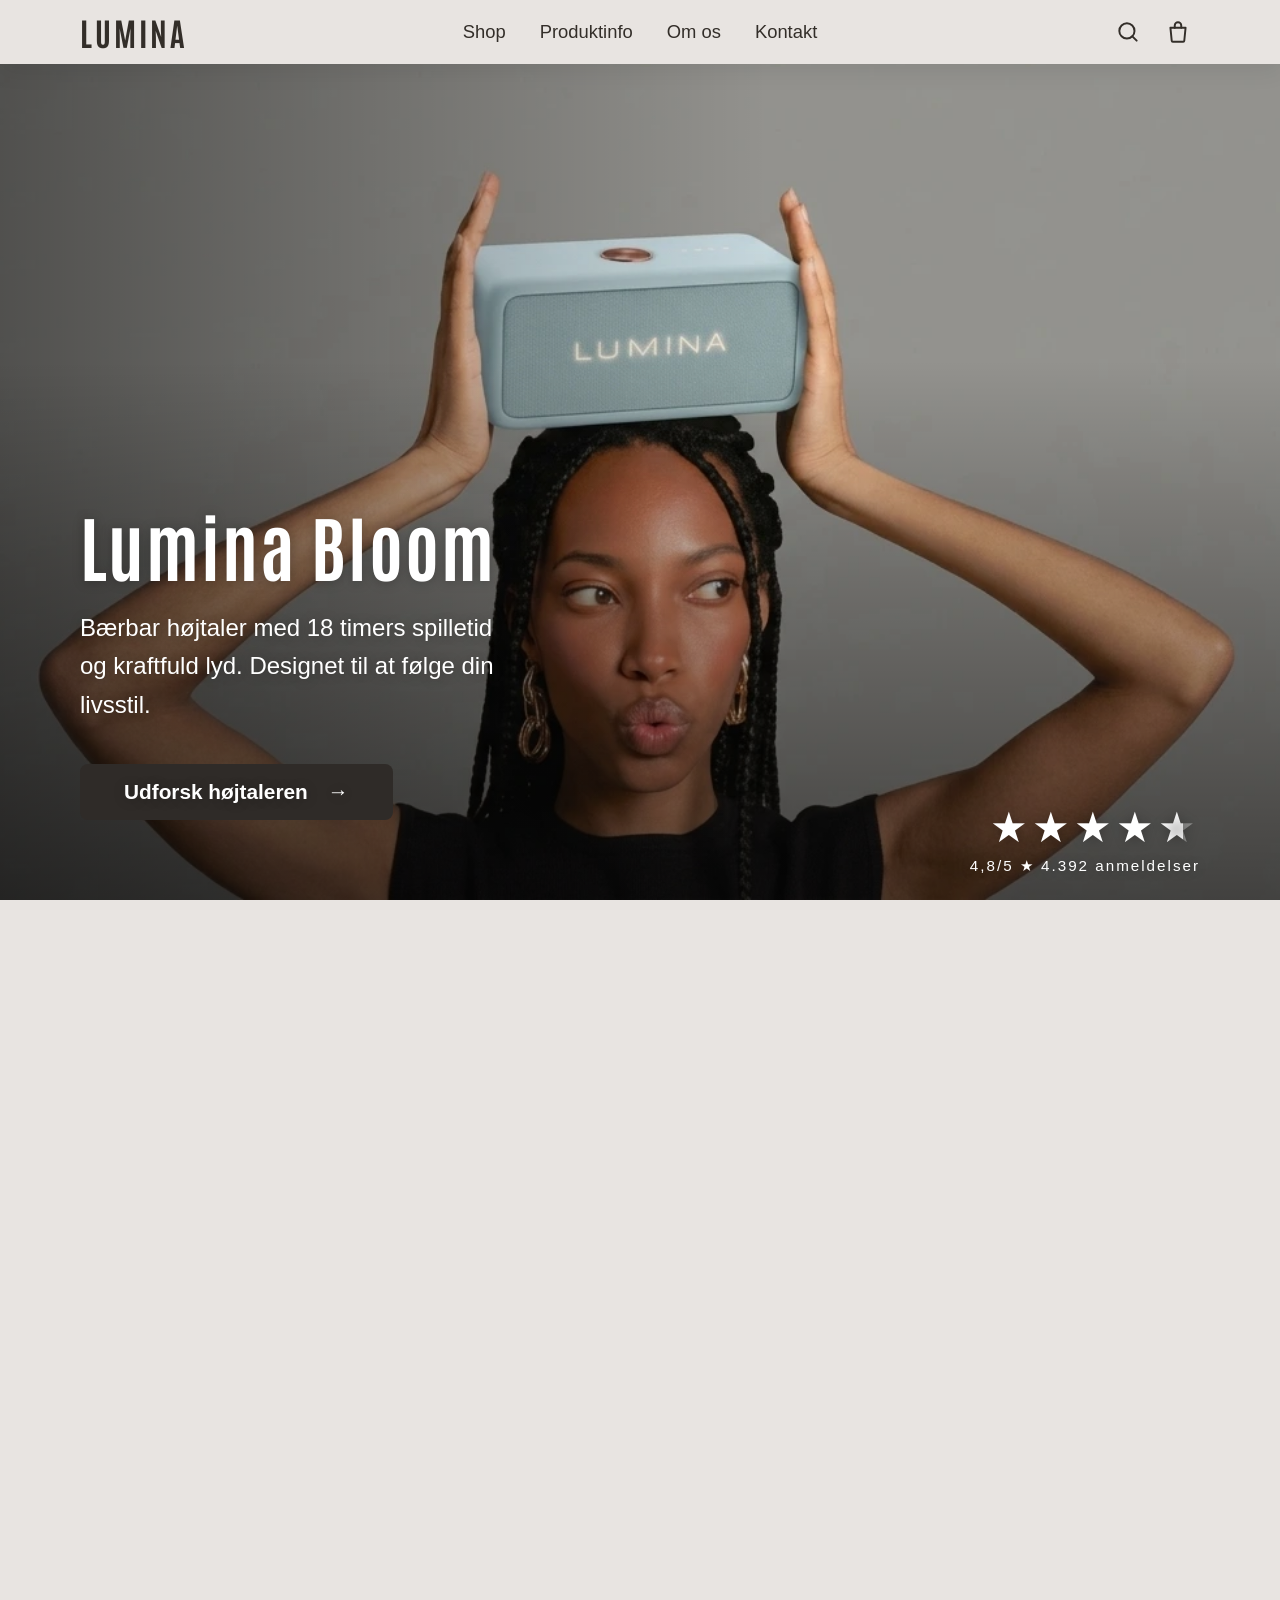
==== commit 3691daf1: "feat(newsletter): tilføj tilmelding til nyhedsbrev Nyt afsnit med e-mailfelt og tilmeldingsknap, så " ====
--- a/index.html
+++ b/index.html
@@ -240,7 +240,7 @@
 Appen er gratis og tilgængelig i App Store og Google Play.</p>
       </div>
       <div class="split-image">
-        <img loading="lazy" src="images/socialconnect.webp" alt="Lumina app'en med Social Connect, hvor man inviterer venner og blender playlister på Spotify">
+        <img loading="lazy" src="images/socialconnect.webp" alt="Lumina-appen med Social Connect og fælles Spotify-playlister">
       </div>
     </section>
 
@@ -250,36 +250,68 @@
     <!-- Tre Instagram-opslag side om side -->
     <div class="instagram-cards">
         <a href="https://www.instagram.com" target="_blank" rel="noopener" class="instagram-card">
-            <img loading="lazy" src="images/instagram-card-1.webp" alt="Instagram-opslag fra Luminaaudio: person der holder en lyserød Lumina-højtaler op foran ansigtet">
+            <img loading="lazy" src="images/instagram-card-1.webp" alt="Instagram-opslag: person med en lyserød Lumina-højtaler foran ansigtet">
         </a>
         <a href="https://www.instagram.com" target="_blank" rel="noopener" class="instagram-card">
-            <img loading="lazy" src="images/instagram-card-2.webp" alt="Instagram-opslag fra Luminaaudio: kvinde der laver yoga med en Lumina-højtaler på gulvet">
+            <img loading="lazy" src="images/instagram-card-2.webp" alt="Instagram-opslag: kvinde laver yoga ved en Lumina-højtaler">
         </a>
         <a href="https://www.instagram.com" target="_blank" rel="noopener" class="instagram-card">
-            <img loading="lazy" src="images/instagram-card-3.webp" alt="Instagram-opslag fra Luminaaudio: to Lumina-højtalere på en reol">
+            <img loading="lazy" src="images/instagram-card-3.webp" alt="Instagram-opslag: to Lumina-højtalere på en reol">
         </a>
     </div>
     </section>
-   
+
+    <!-- NYHEDSBREV SEKTION: billede til venstre, tilmelding til højre -->
+    <section class="newsletter-section" aria-labelledby="newsletter-title">
+        <div class="newsletter-image">
+            <img loading="lazy" src="images/luminagroup1.webp" alt="To personer lytter til musik fra en beige Lumina-højtaler i en lys stue">
+        </div>
+
+        <div class="newsletter-content">
+            <p class="newsletter-eyebrow">Lumina Group</p>
+            <h2 id="newsletter-title">Meget mere end god lyd</h2>
+            <p class="newsletter-intro">
+                Tilmeld dig vores nyhedsbrev og få eksklusive tilbud om nye produkter og events – direkte i din indbakke.
+            </p>
+
+            <ul class="newsletter-perks">
+                <li>15% studierabat</li>
+                <li>Invitationer til events i København og Aarhus</li>
+                <li>Eksklusive guides til bedre lyd i hjemmet</li>
+                <li>Særlige tilbud kun for abonnenter</li>
+            </ul>
+
+            <form class="newsletter-form" id="newsletter-form">
+                <div class="newsletter-fields">
+                    <div class="newsletter-field">
+                        <label for="newsletter-email">E-mail</label>
+                        <input type="email" id="newsletter-email" name="email" placeholder="din@email.dk" autocomplete="email" required>
+                    </div>
+                    <div class="newsletter-field">
+                        <label for="newsletter-name">Fornavn</label>
+                        <input type="text" id="newsletter-name" name="fornavn" placeholder="Dit fornavn" autocomplete="given-name">
+                    </div>
+                </div>
+
+                <div class="newsletter-consent">
+                    <input type="checkbox" id="newsletter-consent" name="samtykke" required>
+                    <label for="newsletter-consent">Jeg accepterer markedsføring på e-mail og kan til enhver tid afmelde mig igen.</label>
+                </div>
+
+                <button type="submit" class="newsletter-submit">Tilmeld mig</button>
+            </form>
+
+            <p class="newsletter-privacy">
+                Ved tilmelding behandler Lumina Audio dine oplysninger i overensstemmelse med vores privatlivspolitik. Du kan altid trække dit samtykke tilbage via linket i bunden af vores e-mails.
+            </p>
+        </div>
+    </section>
 
     <footer id="kontakt">
         <div class="footer-top">
-            <!-- Logo og nyhedsbrev -->
+            <!-- Logo -->
             <div class="footer-brand">
                 <a href="index.html" class="footer-logo">LUMINA</a>
-
-                <form class="footer-newsletter" id="newsletter-form">
-                    <label for="newsletter-email">Tilmeld dig nyhedsbrevet</label>
-                    <div class="newsletter-field">
-                        <div class="newsletter-input">
-                            <svg viewBox="0 0 24 24" aria-hidden="true"><path d="M20 4H4a2 2 0 0 0-2 2v12a2 2 0 0 0 2 2h16a2 2 0 0 0 2-2V6a2 2 0 0 0-2-2zm0 4-8 5-8-5V6l8 5 8-5z"/></svg>
-                            <input type="email" id="newsletter-email" placeholder="E-mail" autocomplete="email" required>
-                        </div>
-                        <button type="submit" class="newsletter-submit" aria-label="Tilmeld nyhedsbrevet">
-                            <svg viewBox="0 0 24 24" aria-hidden="true"><path d="M5 12h14M13 6l6 6-6 6"/></svg>
-                        </button>
-                    </div>
-                </form>
             </div>
 
             <div class="footer-column">
--- a/styles.css
+++ b/styles.css
@@ -41,6 +41,18 @@
   padding: 0;
   overflow-x: hidden;
   scroll-behavior: smooth; /* Blød scroll ved anker-links i menuen */
+}
+
+/* Samme farve bag hele siden, så der ikke kommer en hvid kant under footeren */
+html {
+  background-color: var(--bg-color);
+}
+
+/* Slår "elastik-scroll" fra (Chrome og Safari på Mac), så man ikke kan trække
+   siden forbi toppen eller bunden – footeren bliver liggende helt nede ved kanten */
+html,
+body {
+  overscroll-behavior: none;
 }
 
 body {
@@ -375,6 +387,24 @@
 }
 
 /* --- Hero tekst og knap (nederst til venstre) --- */
+/* Mørk toning bag teksten i headerbilledet: kraftigst nederst til venstre (overskrift, tekst, knap)
+   og nederst (stjernerne), så den hvide tekst får nok kontrast mod det grå billede */
+.hero::after {
+    content: "";
+    position: absolute;
+    inset: 0;
+    background:
+        linear-gradient(to top, rgba(0, 0, 0, 0.55) 0%, rgba(0, 0, 0, 0.25) 35%, rgba(0, 0, 0, 0) 60%),
+        linear-gradient(to right, rgba(0, 0, 0, 0.45) 0%, rgba(0, 0, 0, 0.15) 40%, rgba(0, 0, 0, 0) 60%);
+    pointer-events: none;
+}
+
+.hero-content,
+.hero-rating {
+    z-index: 1; /* Teksten ligger over toningen */
+    text-shadow: 0 1px 12px rgba(0, 0, 0, 0.25);
+}
+
 .hero-content {
     position: absolute;
     left: var(--page-margin);
@@ -483,15 +513,6 @@
 
         /* --- Responsivitet (Mobil) --- */
         @media (max-width: 768px) {
-            /* Svag mørk toning i bunden, så den hvide tekst kan læses oven på billedet */
-            .hero::after {
-                content: "";
-                position: absolute;
-                inset: 50% 0 0 0;
-                background: linear-gradient(to bottom, rgba(0, 0, 0, 0), rgba(0, 0, 0, 0.45));
-                pointer-events: none;
-            }
-            .hero-content, .hero-rating { z-index: 1; }
 
             h1 { font-size: 3.5rem; }
 
@@ -1107,6 +1128,201 @@
     }
 }
 
+/* --- Nyhedsbrev: billede til venstre, tilmelding til højre --- */
+.newsletter-section {
+    display: grid;
+    grid-template-columns: 1fr 1fr;
+    align-items: stretch;
+    padding: 0 var(--page-margin); /* Samme margen som resten af siden */
+    margin-bottom: 80px; /* Luft ned til footeren */
+}
+
+.newsletter-image img {
+    display: block;
+    width: 100%;
+    height: 100%;
+    min-height: 600px;
+    object-fit: cover;
+    border-radius: 20px;
+}
+
+.newsletter-content {
+    align-self: center;
+    max-width: 640px;
+    padding: 40px 0 40px 80px;
+    color: var(--heading-color);
+}
+
+.newsletter-eyebrow {
+    font-family: var(--font-heading);
+    font-size: 3rem;
+    font-weight: 700;
+    letter-spacing: 2px;
+    text-transform: uppercase;
+    line-height: 1;
+    margin-bottom: 48px;
+}
+
+.newsletter-content h2 {
+    font-size: 2.6rem;
+    line-height: 1.1;
+    letter-spacing: 1px;
+    margin-bottom: 16px;
+}
+
+.newsletter-intro {
+    font-size: 1.15rem;
+    line-height: 1.6;
+    margin-bottom: 36px;
+}
+
+/* Liste med flueben */
+.newsletter-perks {
+    list-style: none;
+    display: flex;
+    flex-direction: column;
+    gap: 10px;
+    margin-bottom: 44px;
+}
+
+.newsletter-perks li {
+    position: relative;
+    padding-left: 30px;
+    font-size: var(--body-size);
+}
+
+.newsletter-perks li::before {
+    content: "";
+    position: absolute;
+    left: 3px;
+    top: 0.15em;
+    width: 6px;
+    height: 11px;
+    border-right: 2px solid currentColor;
+    border-bottom: 2px solid currentColor;
+    transform: rotate(45deg);
+}
+
+/* Formular */
+.newsletter-fields {
+    display: grid;
+    grid-template-columns: 1fr 1fr;
+    gap: 28px;
+    margin-bottom: 22px;
+}
+
+.newsletter-field label {
+    display: block;
+    font-size: 0.8rem;
+    font-weight: 700;
+    letter-spacing: 1px;
+    text-transform: uppercase;
+    margin-bottom: 10px;
+}
+
+.newsletter-field input {
+    width: 100%;
+    padding: 6px 0 12px;
+    border: none;
+    border-bottom: 1.5px solid var(--heading-color);
+    background: none;
+    font-size: 1.1rem;
+    color: var(--heading-color);
+    outline: none;
+}
+
+.newsletter-field input::placeholder {
+    color: #6f6962; /* Kontrast ca. 4,6:1 mod baggrunden */
+}
+
+.newsletter-field input:focus-visible {
+    border-bottom-width: 2.5px;
+}
+
+.newsletter-consent {
+    display: flex;
+    align-items: flex-start;
+    gap: 12px;
+    margin-bottom: 28px;
+    font-size: 0.9rem;
+    line-height: 1.5;
+}
+
+.newsletter-consent input {
+    flex-shrink: 0;
+    width: 20px;
+    height: 20px;
+    margin-top: 1px;
+    accent-color: var(--heading-color);
+    cursor: pointer;
+}
+
+.newsletter-consent label {
+    cursor: pointer;
+}
+
+.newsletter-submit {
+    padding: 18px 52px;
+    border: none;
+    border-radius: 10px;
+    background-color: #2f2b28;
+    color: #fff;
+    font-size: 1.05rem;
+    font-weight: 600;
+    cursor: pointer;
+    transition: background-color 0.2s;
+}
+
+.newsletter-submit:hover {
+    background-color: #1c1a18;
+}
+
+.newsletter-privacy {
+    margin-top: 48px;
+    font-size: 0.8rem;
+    line-height: 1.6;
+}
+
+/* Tablet og mobil: billedet over teksten */
+@media (max-width: 900px) {
+    .newsletter-section {
+        grid-template-columns: 1fr;
+    }
+
+    .newsletter-image img {
+        min-height: 0;
+        height: 360px;
+        border-radius: 20px;
+    }
+
+    .newsletter-content {
+        max-width: none;
+        padding: 36px 0 0;
+    }
+
+    .newsletter-eyebrow {
+        font-size: 2.2rem;
+        margin-bottom: 28px;
+    }
+
+    .newsletter-content h2 {
+        font-size: 2rem;
+    }
+
+    .newsletter-intro {
+        font-size: var(--body-size);
+    }
+
+    .newsletter-fields {
+        grid-template-columns: 1fr;
+        gap: 22px;
+    }
+
+    .newsletter-submit {
+        width: 100%;
+    }
+}
+
 /* --- Footer --- */
 footer {
     width: 100%;
@@ -1133,90 +1349,6 @@
     color: var(--heading-color);
     text-decoration: none;
     margin-left: 25px;
-}
-
-/* Nyhedsbrev */
-.footer-newsletter {
-    margin-top: 60px;
-    max-width: 300px;
-}
-
-.footer-newsletter label {
-    display: block;
-    font-size: 0.85rem;
-    font-weight: 600;
-    letter-spacing: 2px;
-    margin-bottom: 30px;
-}
-
-.newsletter-field {
-    display: flex;
-    align-items: center;
-    gap: 12px;
-}
-
-.newsletter-input {
-    flex: 1;
-    display: flex;
-    align-items: center;
-    gap: 30px;
-    padding-bottom: 14px;
-    border-bottom: 1px solid var(--heading-color);
-}
-
-.newsletter-input svg {
-    flex-shrink: 0;
-    width: 24px;
-    height: 24px;
-    fill: currentColor;
-}
-
-.newsletter-input input {
-    width: 100%;
-    border: none;
-    background: none;
-    font-size: 0.95rem;
-    letter-spacing: 1px;
-    color: var(--heading-color);
-    outline: none;
-}
-
-.newsletter-input input::placeholder {
-    color: #6f6962;
-}
-
-.newsletter-input:focus-within {
-    border-bottom-width: 2px;
-}
-
-.newsletter-submit {
-    flex-shrink: 0;
-    display: grid;
-    place-items: center;
-    width: 34px;
-    height: 34px;
-    margin-bottom: 14px;
-    border: 2px solid var(--heading-color);
-    border-radius: 50%;
-    background: none;
-    color: var(--heading-color);
-    cursor: pointer;
-    transition: background-color 0.2s, color 0.2s;
-}
-
-.newsletter-submit:hover {
-    background-color: var(--heading-color);
-    color: #bfbdb8;
-}
-
-.newsletter-submit svg {
-    width: 18px;
-    height: 18px;
-    fill: none;
-    stroke: currentColor;
-    stroke-width: 2;
-    stroke-linecap: round;
-    stroke-linejoin: round;
 }
 
 /* Link-kolonner */
@@ -1312,10 +1444,6 @@
     .footer-top {
         grid-template-columns: 1fr 1fr;
         gap: 50px 40px;
-    }
-
-    .footer-newsletter {
-        margin-top: 40px;
     }
 
     .footer-bottom {
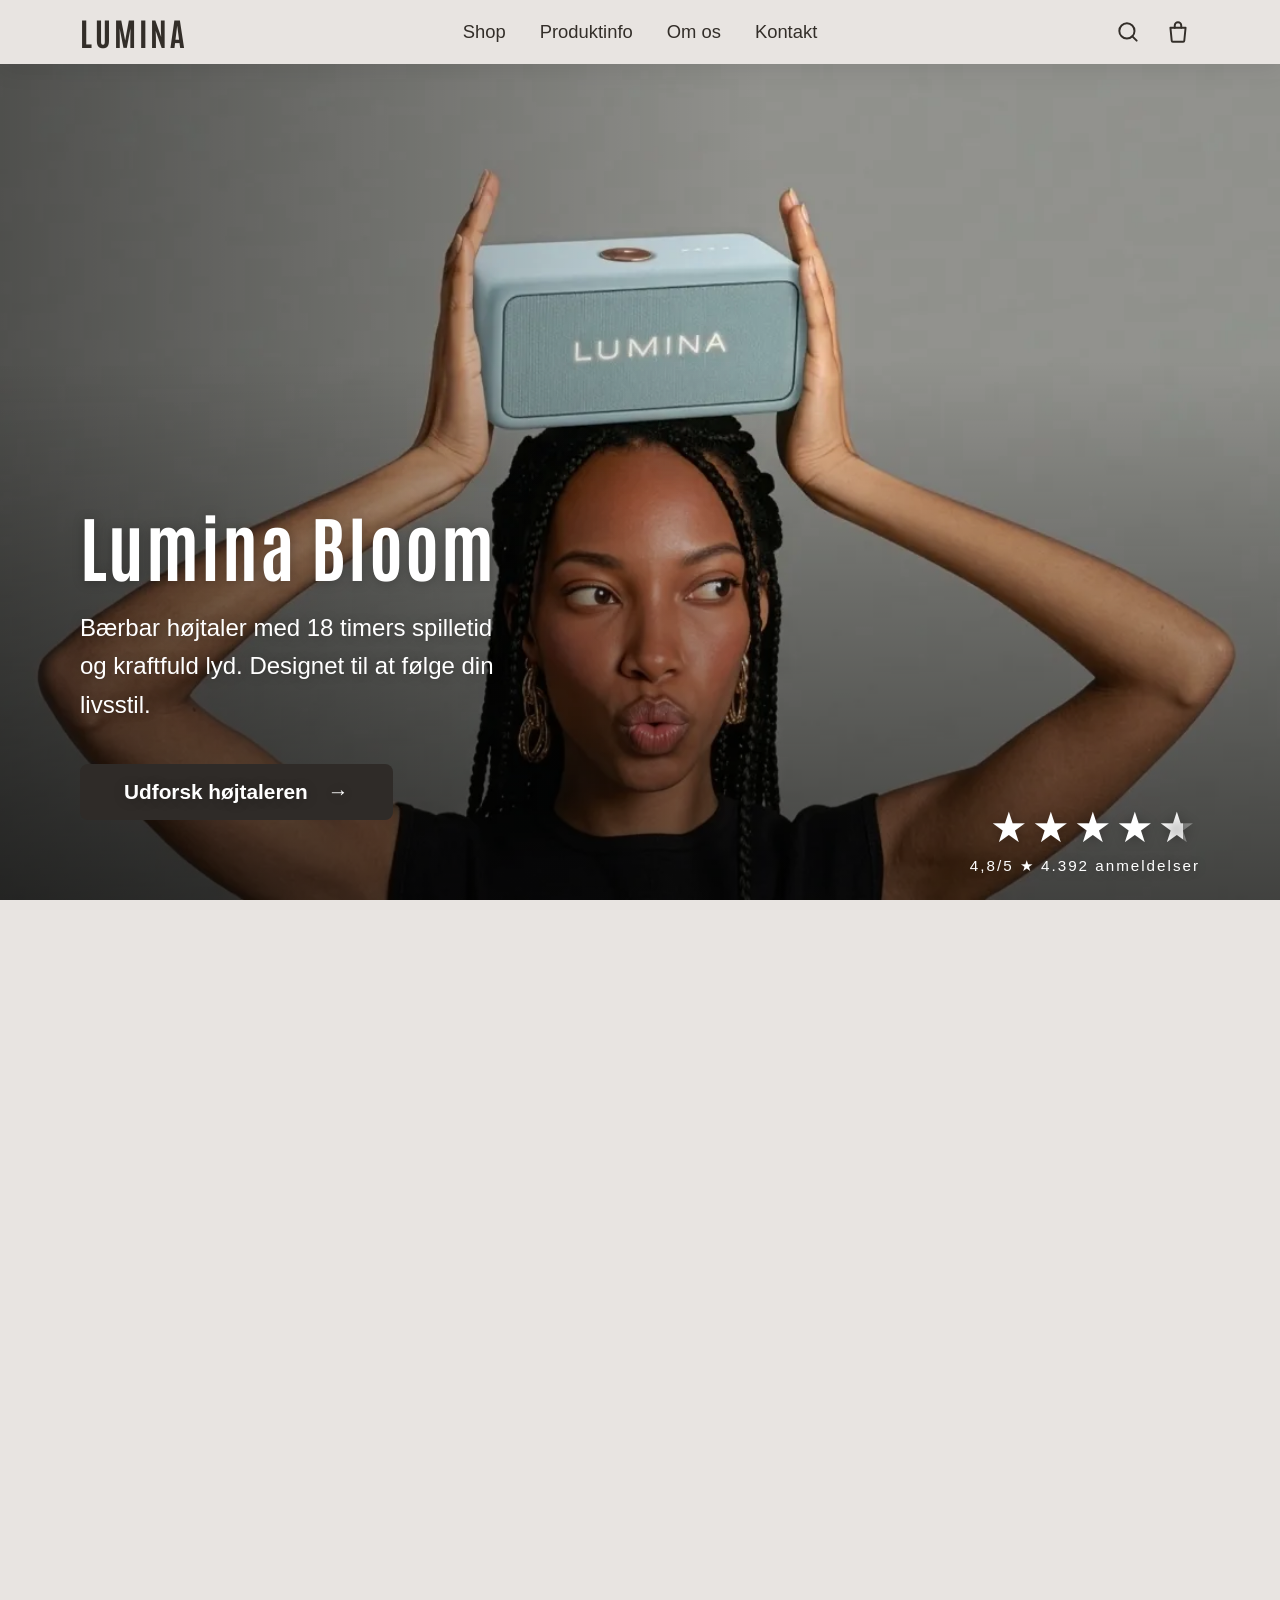
==== commit efb33bf6: "perf(images): konverter billeder til WebP og optimer sizes Justeret sizes-attributten, så browseren " ====
--- a/index.html
+++ b/index.html
@@ -37,7 +37,16 @@
 </head>
 <body>
     <section class="hero">
-        <img src="images/headerimg.webp" alt="Lumina Bloom højtaler" class="hero-image">
+        <!-- Browseren vælger selv den mindste version, der stadig er skarp på skærmen -->
+        <img src="images/hero-1600.webp"
+             srcset="images/hero-900.webp 900w,
+                     images/hero-1600.webp 1600w,
+                     images/hero-2752.webp 2752w"
+             sizes="100vw"
+             width="2752" height="1535"
+             fetchpriority="high"
+             alt="Kvinde balancerer en lyseblå Lumina Bloom-højtaler på hovedet"
+             class="hero-image">
 
         <header>
             <nav class="nav-left">
@@ -367,9 +376,9 @@
 
         <div class="footer-bottom">
             <div class="payment-icons">
-                <img loading="lazy" src="images/mp.png" alt="MobilePay">
-                <img loading="lazy" src="images/visa.png" alt="Visa">
-                <img loading="lazy" src="images/mastercard.png" alt="Mastercard">
+                <img loading="lazy" src="images/mp.webp" alt="MobilePay">
+                <img loading="lazy" src="images/visa.webp" alt="Visa">
+                <img loading="lazy" src="images/mastercard.webp" alt="Mastercard">
                 <img loading="lazy" src="images/applepay.png" alt="Apple Pay">
             </div>
 
--- a/styles.css
+++ b/styles.css
@@ -1413,7 +1413,7 @@
 }
 
 /* MobilePay-logoet har meget luft omkring sig og skal være større */
-.payment-icons img[src*="mp.png"] {
+.payment-icons img[src*="mp.webp"] {
     height: 58px;
 }
 
@@ -1493,7 +1493,7 @@
         height: 26px;
     }
 
-    .payment-icons img[src*="mp.png"] {
+    .payment-icons img[src*="mp.webp"] {
         height: 36px;
     }
 
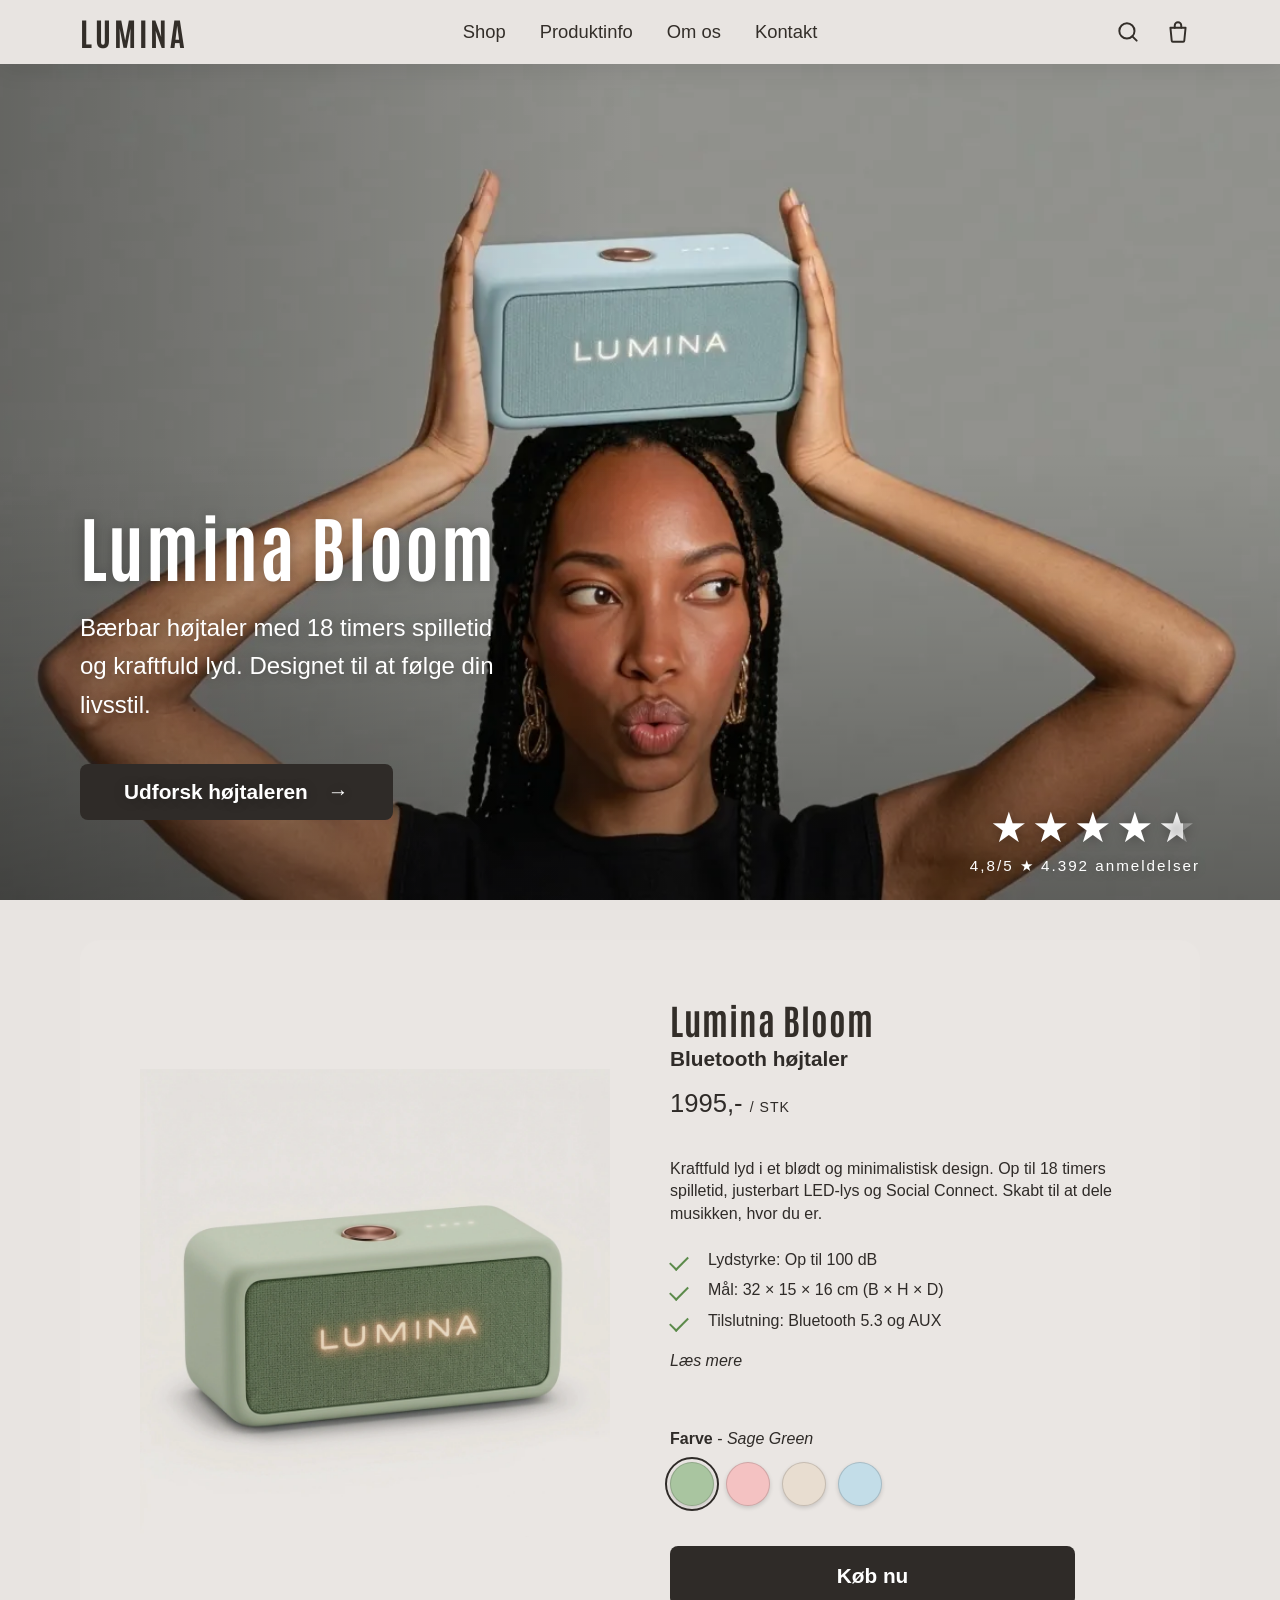
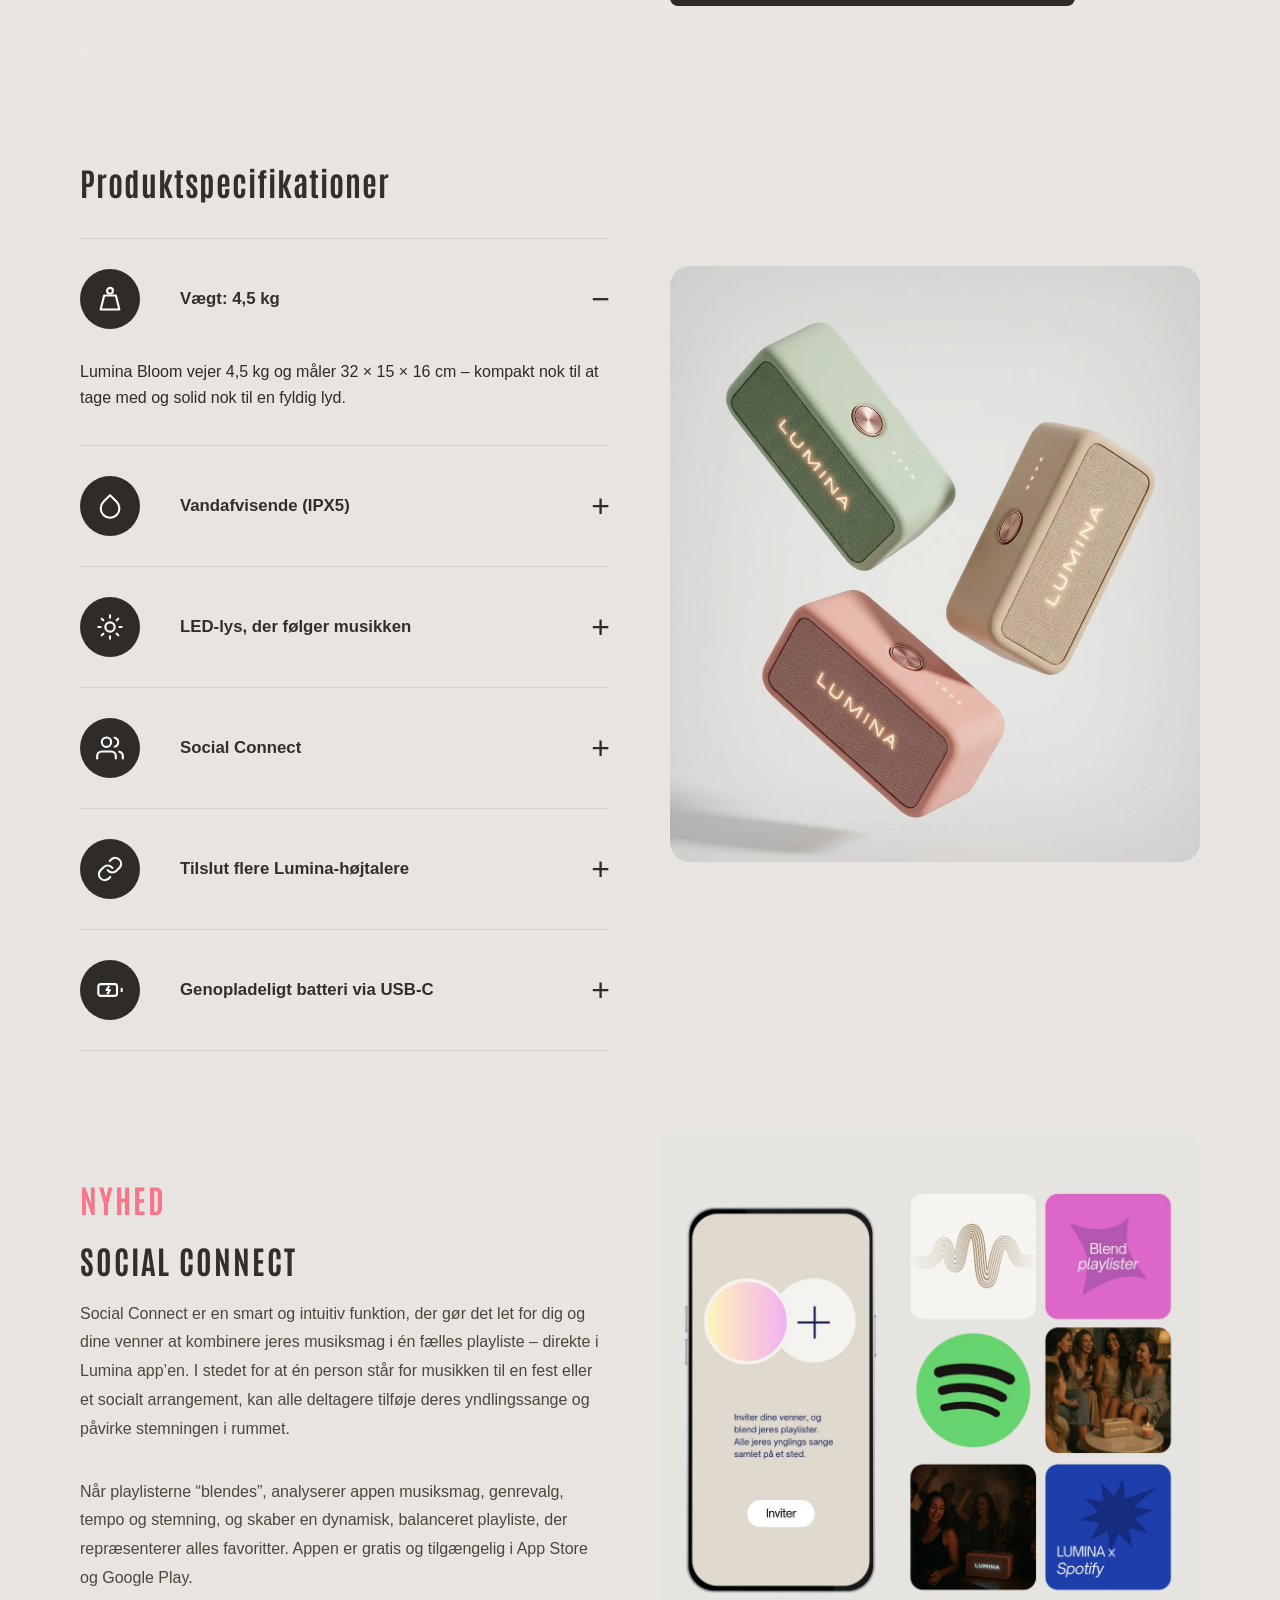
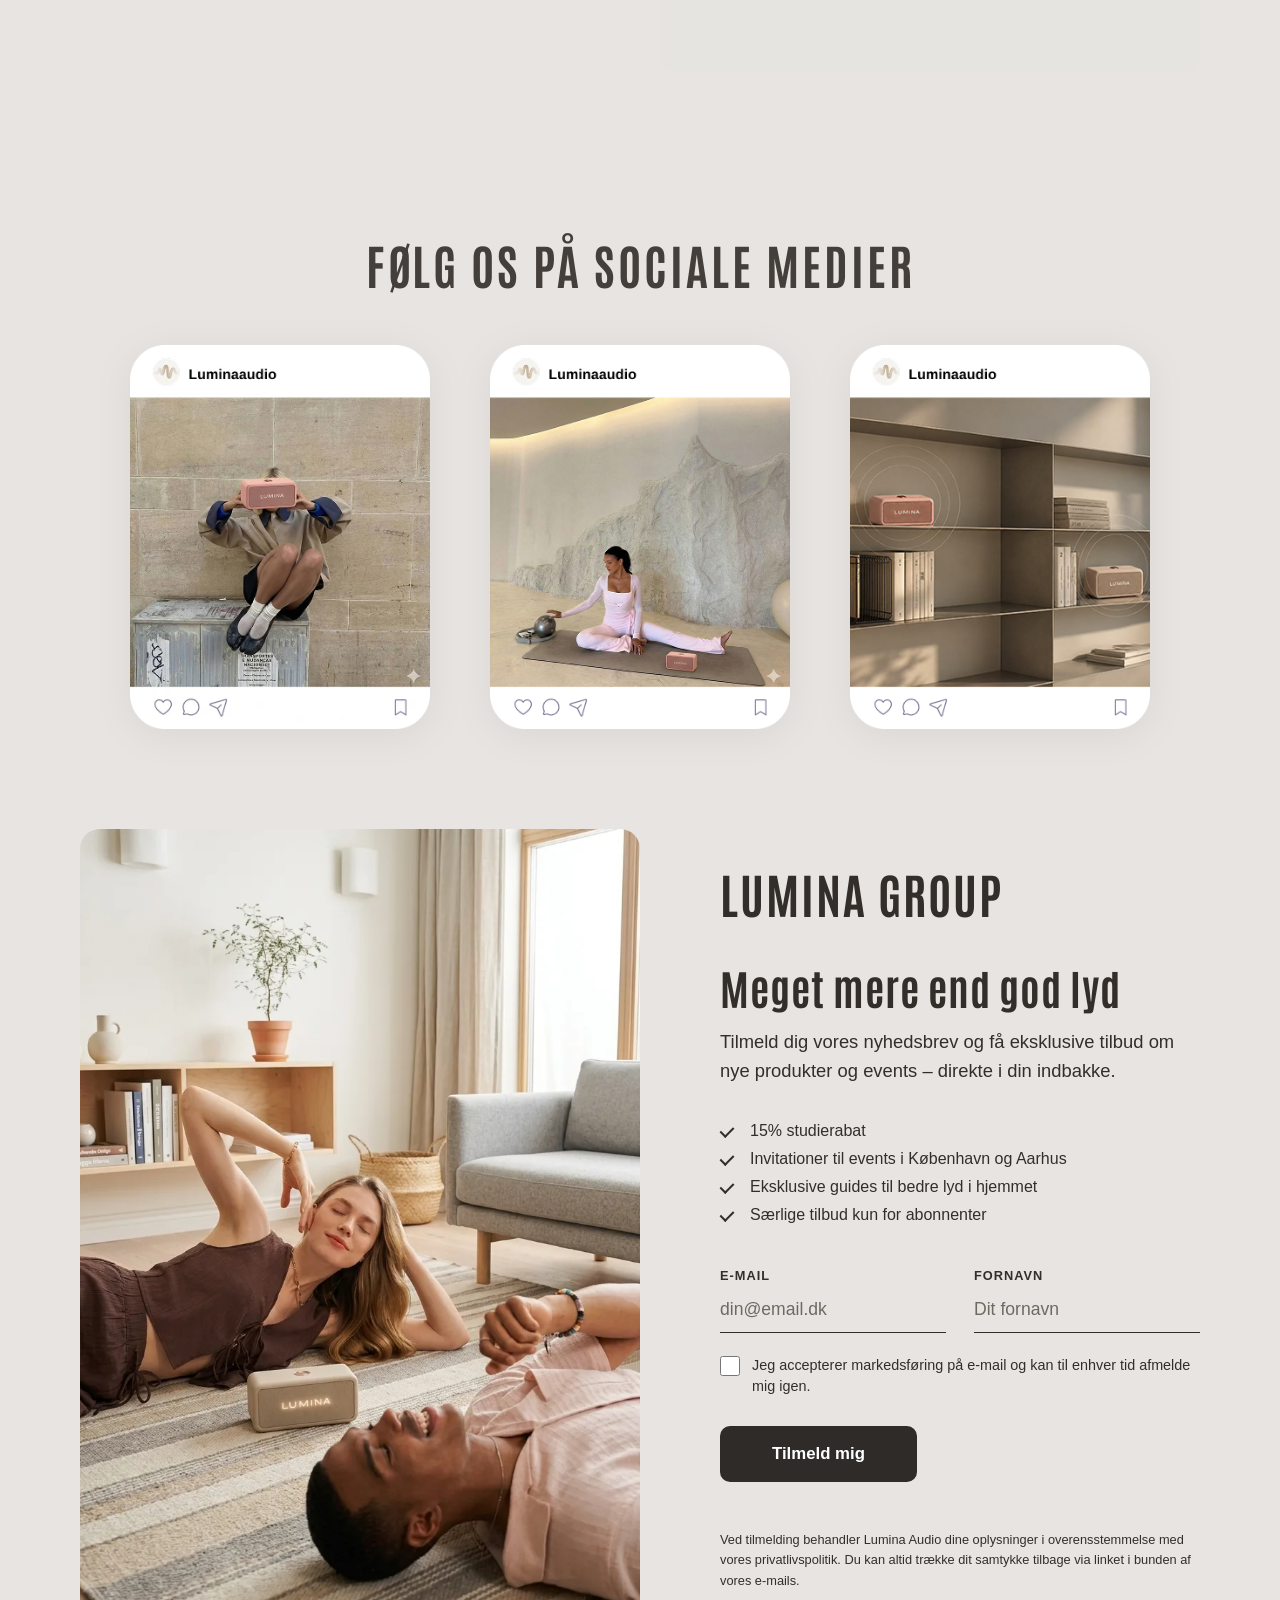
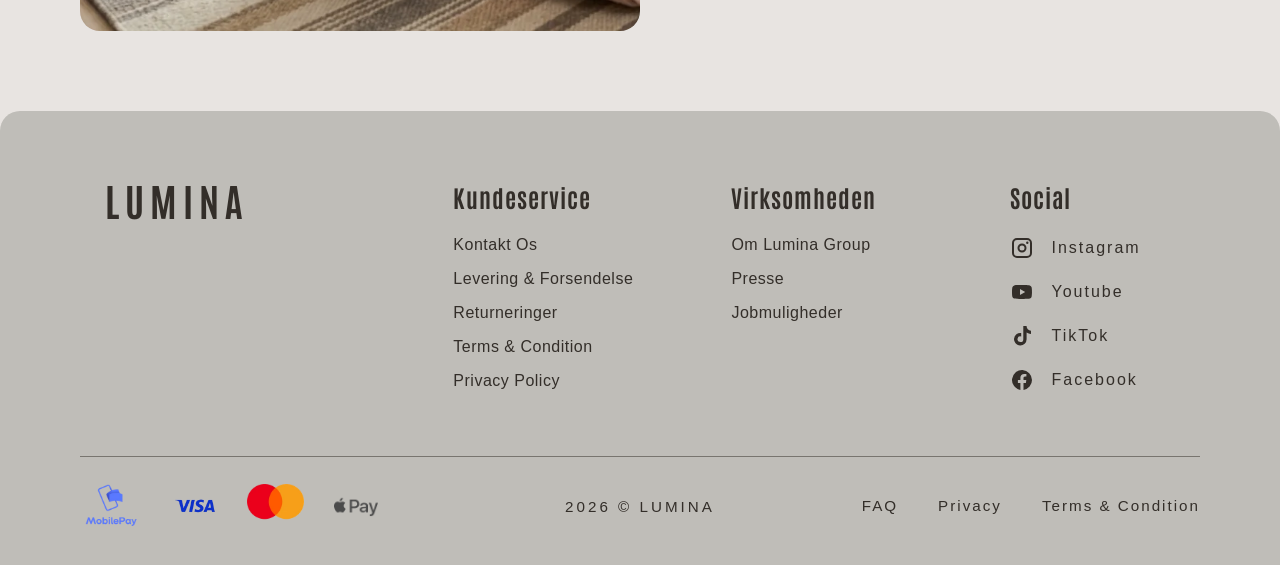
==== commit c43fbc28: "feat(om-os): tilføj underskrift på om os-siden Personlig underskrift under teksten for et mere perso" ====
--- a/index.html
+++ b/index.html
@@ -36,6 +36,53 @@
     </script>
 </head>
 <body>
+    <header>
+        <nav class="nav-left">
+            <a href="#shop">Shop</a>
+            <a href="#produktinfo">Produktinfo</a>
+            <a href="about.html">Om os</a>
+            <a href="#kontakt">Kontakt</a>
+        </nav>
+        <a href="index.html" class="logo">LUMINA</a>
+        <nav class="nav-right">
+            <!-- Ikoner i stedet for tekst – aria-label giver dem et navn til skærmlæsere -->
+            <button type="button" class="nav-icon search-toggle" aria-label="Søg" aria-expanded="false" aria-controls="search-panel">
+                <svg viewBox="0 0 24 24" aria-hidden="true"><circle cx="11" cy="11" r="7"/><path d="M20 20l-4-4"/></svg>
+            </button>
+            <a href="#" class="nav-icon" aria-label="Kurv">
+                <svg viewBox="0 0 24 24" aria-hidden="true"><path d="M5 8h14l-1.2 12.1a1 1 0 0 1-1 .9H7.2a1 1 0 0 1-1-.9z"/><path d="M9 8V6a3 3 0 0 1 6 0v2"/></svg>
+            </a>
+        </nav>
+
+        <!-- Søgefelt: folder ud under navbaren, når man klikker på luppen -->
+        <form class="search-panel" id="search-panel" role="search" hidden>
+            <label for="search-input" class="visually-hidden">Søg på siden</label>
+            <svg class="search-panel-icon" viewBox="0 0 24 24" aria-hidden="true"><circle cx="11" cy="11" r="7"/><path d="M20 20l-4-4"/></svg>
+            <input type="search" id="search-input" name="q" placeholder="Søg efter fx farver, batteri eller produktspecifikationer" autocomplete="off">
+            <button type="submit" class="search-submit">Søg</button>
+            <button type="button" class="search-close" aria-label="Luk søgning">
+                <svg viewBox="0 0 24 24" aria-hidden="true"><path d="M6 6l12 12M18 6L6 18"/></svg>
+            </button>
+        </form>
+
+        <!-- Burgermenu: vises kun på mobil -->
+        <button class="menu-toggle" type="button" aria-expanded="false" aria-controls="mobile-menu" aria-label="Menu">
+            <span></span>
+            <span></span>
+            <span></span>
+        </button>
+
+        <nav class="mobile-menu" id="mobile-menu" aria-label="Menu" hidden>
+            <a href="#shop">Shop</a>
+            <a href="#produktinfo">Produktinfo</a>
+            <a href="about.html">Om os</a>
+            <a href="#kontakt">Kontakt</a>
+            <button type="button" class="mobile-search-link">Søg</button>
+            <a href="#">Kurv</a>
+        </nav>
+    </header>
+
+    <main>
     <section class="hero">
         <!-- Browseren vælger selv den mindste version, der stadig er skarp på skærmen -->
         <img src="images/hero-1600.webp"
@@ -48,52 +95,6 @@
              alt="Kvinde balancerer en lyseblå Lumina Bloom-højtaler på hovedet"
              class="hero-image">
 
-        <header>
-            <nav class="nav-left">
-                <a href="#shop">Shop</a>
-                <a href="#produktinfo">Produktinfo</a>
-                <a href="about.html">Om os</a>
-                <a href="#kontakt">Kontakt</a>
-            </nav>
-            <a href="index.html" class="logo">LUMINA</a>
-            <nav class="nav-right">
-                <!-- Ikoner i stedet for tekst – aria-label giver dem et navn til skærmlæsere -->
-                <button type="button" class="nav-icon search-toggle" aria-label="Søg" aria-expanded="false" aria-controls="search-panel">
-                    <svg viewBox="0 0 24 24" aria-hidden="true"><circle cx="11" cy="11" r="7"/><path d="M20 20l-4-4"/></svg>
-                </button>
-                <a href="#" class="nav-icon" aria-label="Kurv">
-                    <svg viewBox="0 0 24 24" aria-hidden="true"><path d="M5 8h14l-1.2 12.1a1 1 0 0 1-1 .9H7.2a1 1 0 0 1-1-.9z"/><path d="M9 8V6a3 3 0 0 1 6 0v2"/></svg>
-                </a>
-            </nav>
-
-            <!-- Søgefelt: folder ud under navbaren, når man klikker på luppen -->
-            <form class="search-panel" id="search-panel" role="search" hidden>
-                <label for="search-input" class="visually-hidden">Søg på siden</label>
-                <svg class="search-panel-icon" viewBox="0 0 24 24" aria-hidden="true"><circle cx="11" cy="11" r="7"/><path d="M20 20l-4-4"/></svg>
-                <input type="search" id="search-input" name="q" placeholder="Søg efter fx farver, batteri eller produktspecifikationer" autocomplete="off">
-                <button type="submit" class="search-submit">Søg</button>
-                <button type="button" class="search-close" aria-label="Luk søgning">
-                    <svg viewBox="0 0 24 24" aria-hidden="true"><path d="M6 6l12 12M18 6L6 18"/></svg>
-                </button>
-            </form>
-
-            <!-- Burgermenu: vises kun på mobil -->
-            <button class="menu-toggle" type="button" aria-expanded="false" aria-controls="mobile-menu" aria-label="Menu">
-                <span></span>
-                <span></span>
-                <span></span>
-            </button>
-
-            <nav class="mobile-menu" id="mobile-menu" aria-label="Menu" hidden>
-                <a href="#shop">Shop</a>
-                <a href="#produktinfo">Produktinfo</a>
-                <a href="about.html">Om os</a>
-                <a href="#kontakt">Kontakt</a>
-                <button type="button" class="mobile-search-link">Søg</button>
-                <a href="#">Kurv</a>
-            </nav>
-        </header>
-
         <!-- Tekst og knap nederst til venstre -->
         <div class="hero-content">
             <h1 class="hero-title">Lumina Bloom</h1>
@@ -112,8 +113,6 @@
             <p aria-hidden="true">4,8/5 ★ 4.392 anmeldelser</p>
         </div>
     </section>
-
-<script src="script.js"></script>
 
     <!-- PRODUKT SEKTION -->
     <section class="products-section" id="shop">
@@ -315,6 +314,7 @@
             </p>
         </div>
     </section>
+    </main>
 
     <footer id="kontakt">
         <div class="footer-top">
--- a/styles.css
+++ b/styles.css
@@ -32,15 +32,16 @@
             box-sizing: border-box;
         }
 
-        html, body {
-  height: 100%;
+/* Kun ét scroll-område: selve vinduet. (Før kunne både html og body scrolle,
+   hvilket gav et tomt stykke under footeren, når man hoppede til Kontakt.) */
+html {
+  overflow-x: hidden;
+  scroll-behavior: smooth; /* Blød scroll ved anker-links i menuen */
 }
 
 html, body {
   margin: 0;
   padding: 0;
-  overflow-x: hidden;
-  scroll-behavior: smooth; /* Blød scroll ved anker-links i menuen */
 }
 
 /* Samme farve bag hele siden, så der ikke kommer en hvid kant under footeren */
@@ -60,7 +61,7 @@
   flex-direction: column;
   min-height: 100vh;
   padding: 20px 0 0; /* Siderne styres af --page-margin i hver sektion */
-  overflow-x: hidden;
+  overflow-x: clip; /* Skjuler vandret overløb uden at gøre body til et scroll-område */
 }
 
 /* --- Hero (header billede med navigation ovenpå) --- */
@@ -375,7 +376,7 @@
 }
 
 /* Siden bag menuen kan ikke scrolles, mens menuen er åben */
-body.menu-open {
+html:has(body.menu-open) {
     overflow: hidden;
 }
 
@@ -394,8 +395,8 @@
     position: absolute;
     inset: 0;
     background:
-        linear-gradient(to top, rgba(0, 0, 0, 0.55) 0%, rgba(0, 0, 0, 0.25) 35%, rgba(0, 0, 0, 0) 60%),
-        linear-gradient(to right, rgba(0, 0, 0, 0.45) 0%, rgba(0, 0, 0, 0.15) 40%, rgba(0, 0, 0, 0) 60%);
+        linear-gradient(to top, rgba(0, 0, 0, 0.35) 0%, rgba(0, 0, 0, 0.12) 30%, rgba(0, 0, 0, 0) 50%),
+        linear-gradient(to right, rgba(0, 0, 0, 0.3) 0%, rgba(0, 0, 0, 0.08) 35%, rgba(0, 0, 0, 0) 50%);
     pointer-events: none;
 }
 
@@ -1598,6 +1599,15 @@
     color: var(--heading-color);
 }
 
+/* Stifternes underskrift under teksten */
+.about-signature {
+    display: block;
+    width: 260px;
+    height: auto;
+    margin-top: 16px;
+    margin-left: -40px; /* Billedet har luft i venstre side – så skriften flugter med teksten */
+}
+
 /* "Vores vision" står som fed brødtekst ligesom i designet */
 .text-block h2 {
     margin-top: 1.75em;
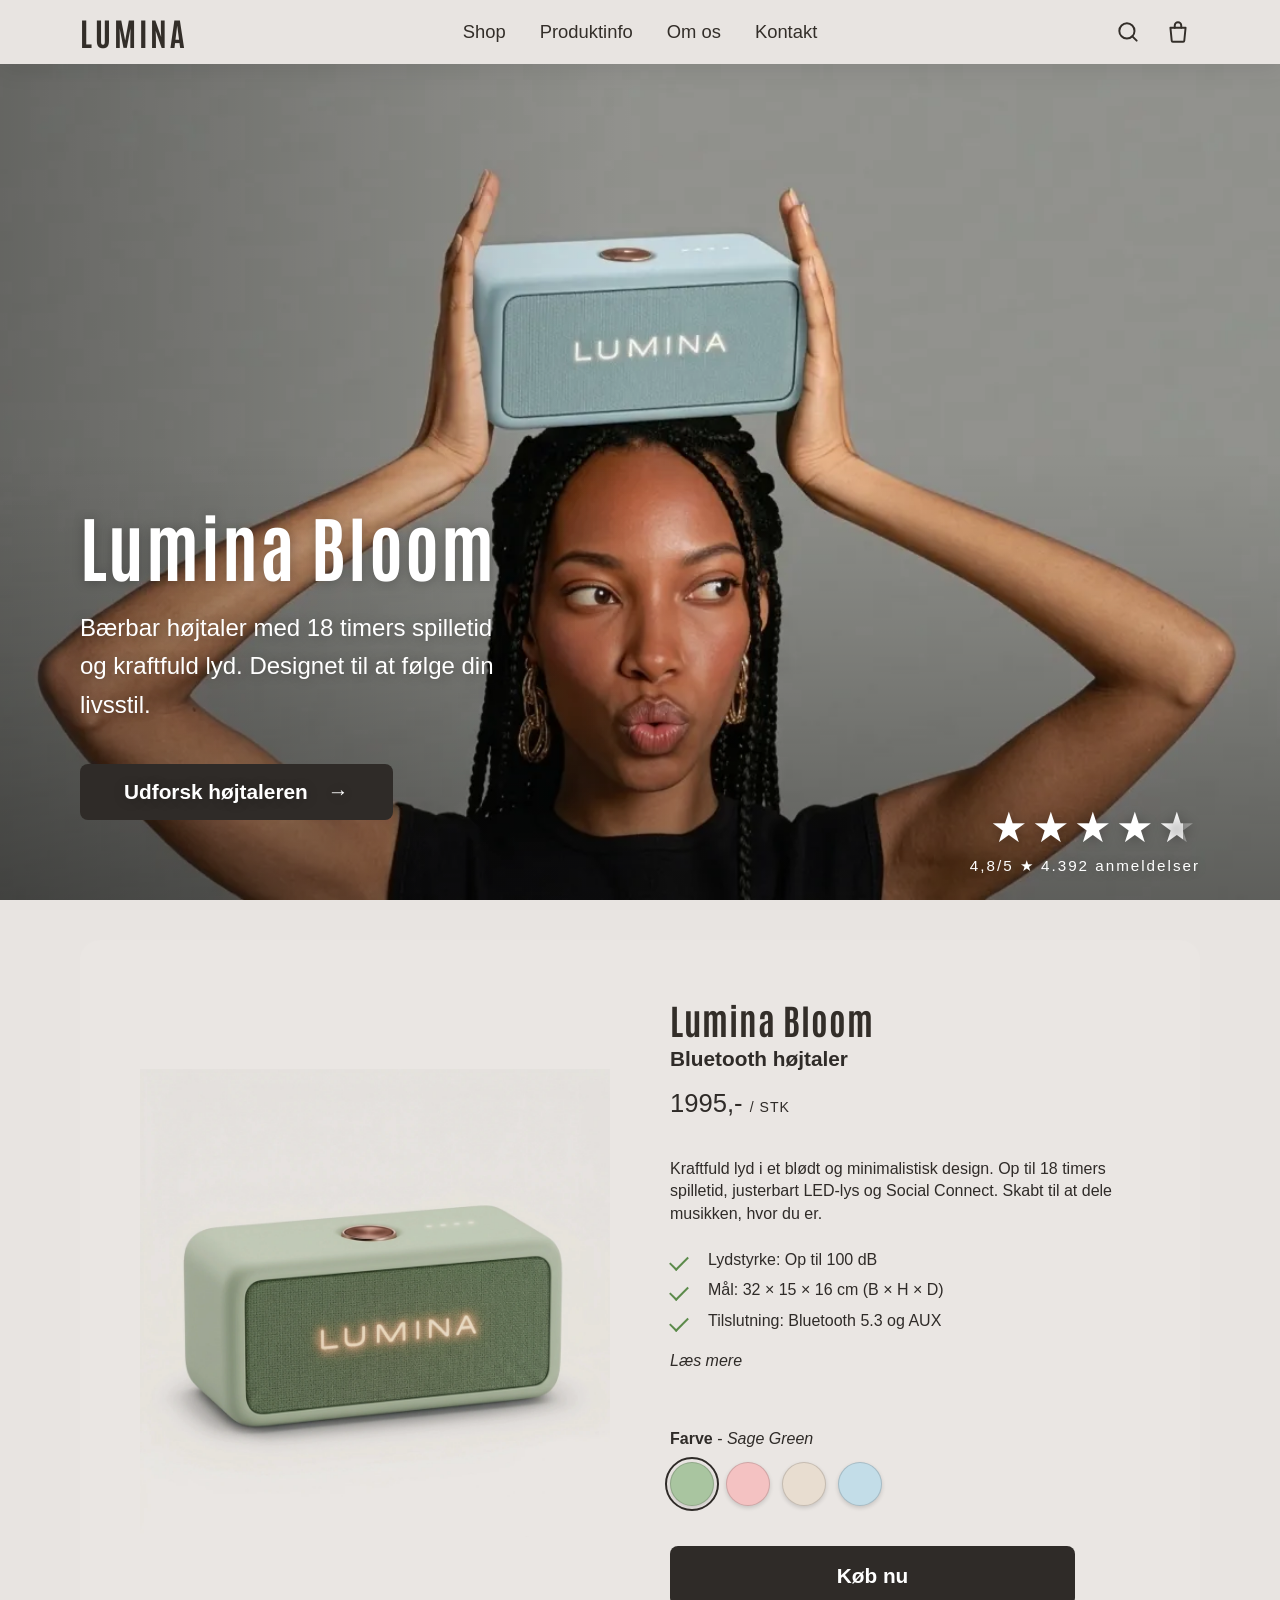
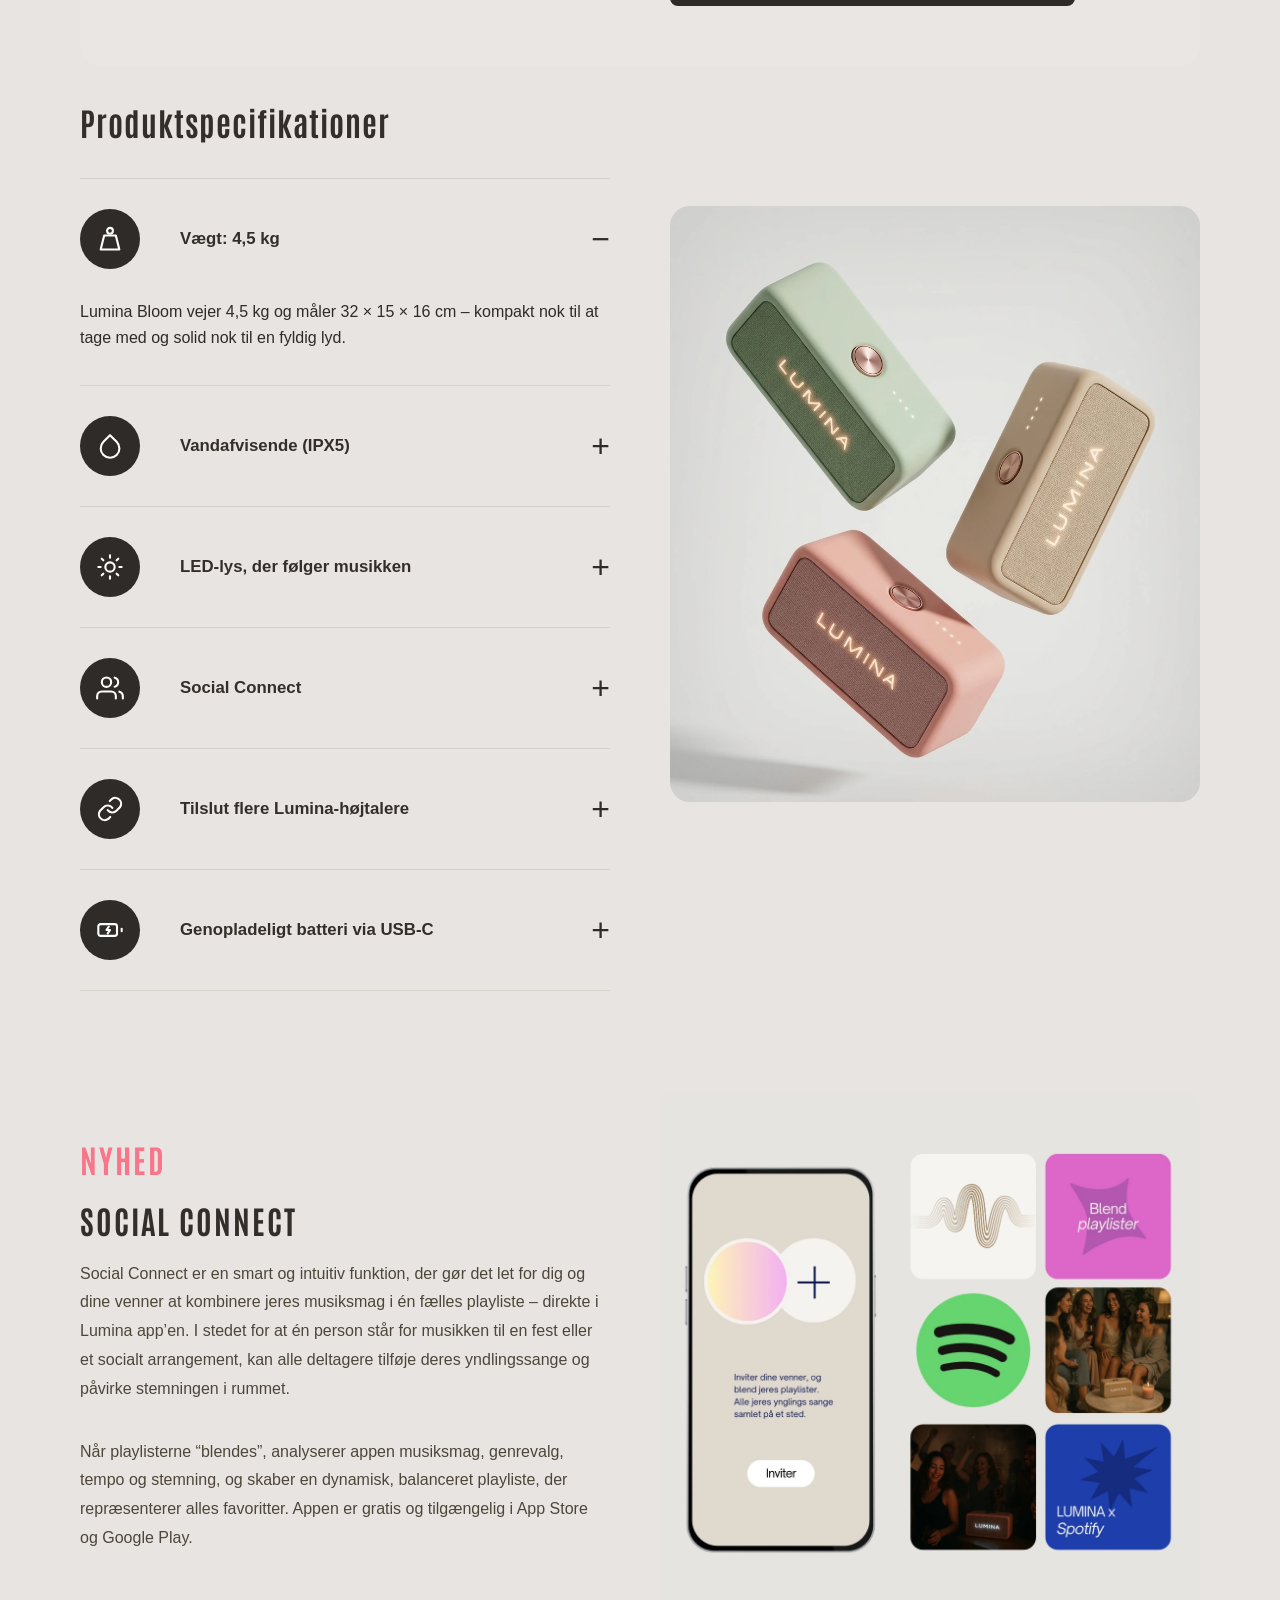
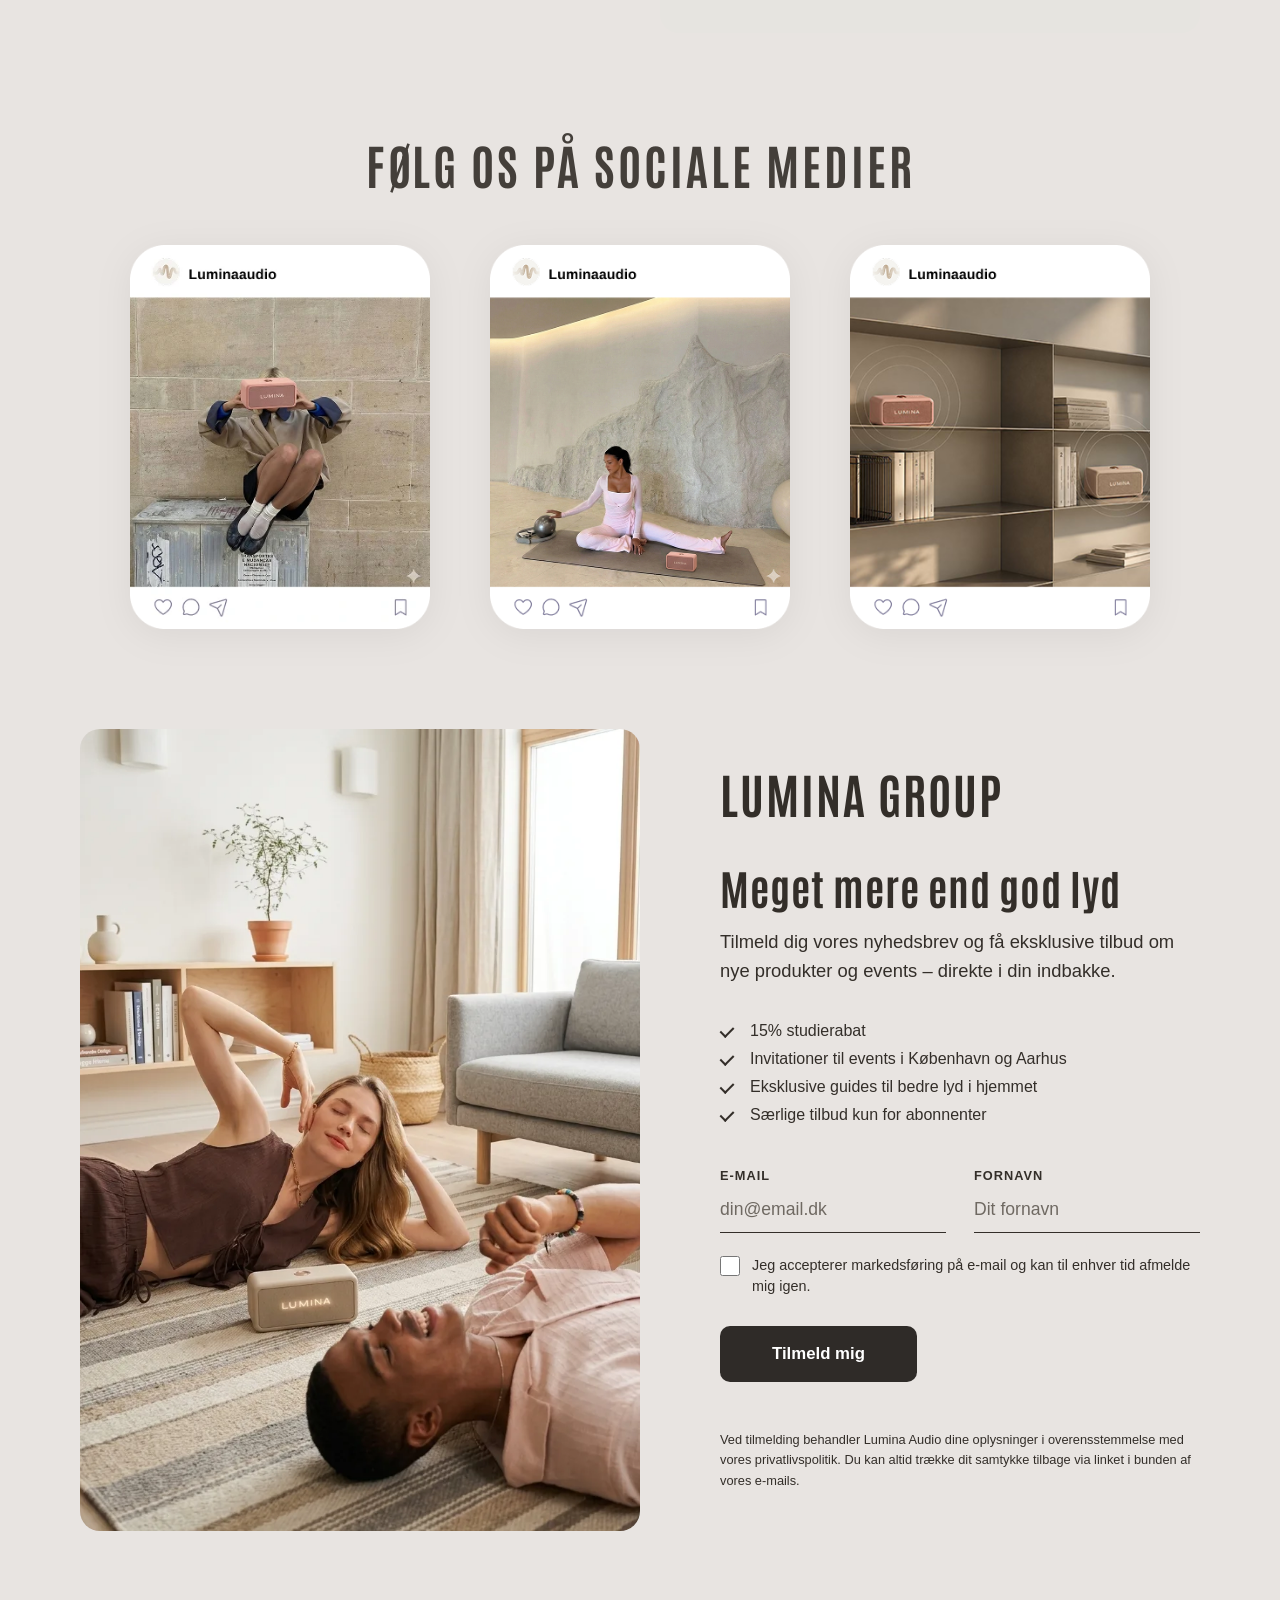
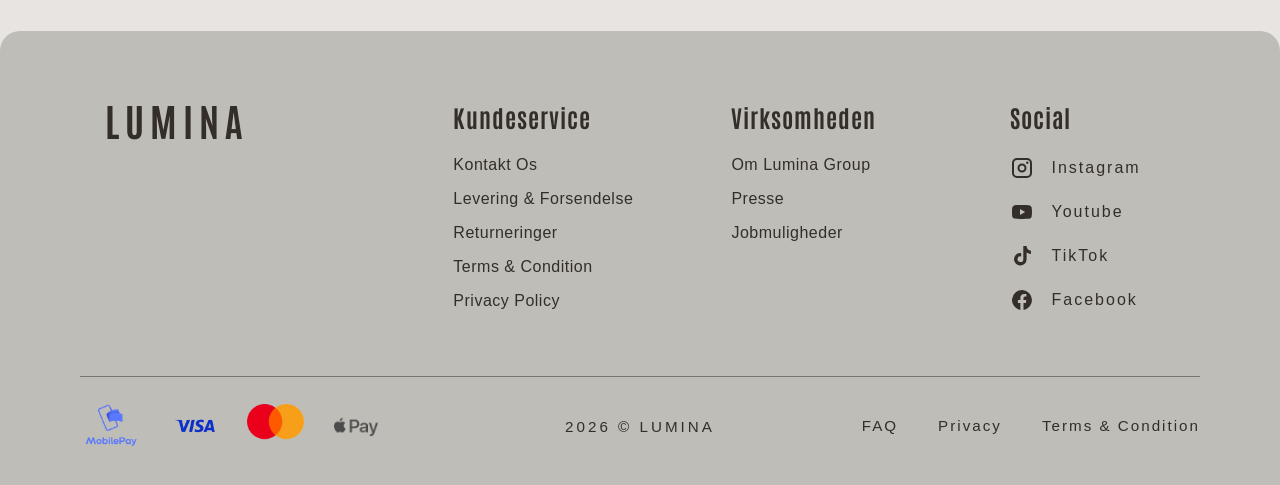
==== commit 4505768f: "Opdater heading-struktur på Lumina Bloom-produktsiden h1  Lumina Bloom   h2  Shop (skjult)     h3  L" ====
--- a/index.html
+++ b/index.html
@@ -3,8 +3,7 @@
 <head>
     <meta charset="UTF-8">
 
-    <meta name="viewport" 
-    content="width=device-width, initial-scale=1.0">
+    <meta name="viewport"  content="width=device-width, initial-scale=1.0">
 
     <title>Lumina – Bærbar højttaler med lys og lyd i ét</title>
 
@@ -84,7 +83,6 @@
 
     <main>
     <section class="hero">
-        <!-- Browseren vælger selv den mindste version, der stadig er skarp på skærmen -->
         <img src="images/hero-1600.webp"
              srcset="images/hero-900.webp 900w,
                      images/hero-1600.webp 1600w,
@@ -115,14 +113,15 @@
     </section>
 
     <!-- PRODUKT SEKTION -->
-    <section class="products-section" id="shop">
-        <div class="product-showcase">
+    <section class="products-section" id="shop" aria-labelledby="shop-title">
+        <h2 id="shop-title" class="visually-hidden">Shop</h2>
+        <article class="product-showcase" aria-labelledby="product-title">
             <div class="product-showcase-image">
                 <img loading="lazy" src="images/luminagreen.webp" alt="Lumina Bloom højtaler i Sage Green" id="product-image">
             </div>
 
             <div class="product-showcase-info">
-                <h2 class="product-name">Lumina Bloom</h2>
+                <h3 class="product-name" id="product-title">Lumina Bloom</h3>
                 <p class="product-type">Bluetooth højtaler</p>
                 <!-- Prisen: skærmlæsere læser den skjulte tekst, alle andre ser "1995,- / STK" -->
                 <p class="product-price">
@@ -156,12 +155,11 @@
 
                 <button class="buy-button">Køb nu</button>
             </div>
-        </div>
+        </article>
 
     </section>
 
     <!-- PRODUKTINFORMATION SEKTION -->
-    <!-- Tekst i venstre side, billede i højre side -->
     <section class="product-info-section" id="produktinfo">
         <div class="product-info-content">
             <h2 class="info-title">Produktspecifikationer</h2>
@@ -231,7 +229,7 @@
         </div>
 
         <div class="product-info-image">
-            <img loading="lazy" src="images/produktspeci.webp" alt="Tre Lumina Bloom højtalere i grøn, beige og lyserød">
+            <img loading="lazy" src="images/produktspeci.webp" alt="">
         </div>
     </section>
 
@@ -255,7 +253,7 @@
    <section class="gallery-section">
     <h2>Følg os på sociale medier</h2>
 
-    <!-- Tre Instagram-opslag side om side -->
+    <!-- Tre Instagram-opslag -->
     <div class="instagram-cards">
         <a href="https://www.instagram.com" target="_blank" rel="noopener" class="instagram-card">
             <img loading="lazy" src="images/instagram-card-1.webp" alt="Instagram-opslag: person med en lyserød Lumina-højtaler foran ansigtet">
@@ -269,10 +267,10 @@
     </div>
     </section>
 
-    <!-- NYHEDSBREV SEKTION: billede til venstre, tilmelding til højre -->
+    <!-- NYHEDSBREV SEKTION -->
     <section class="newsletter-section" aria-labelledby="newsletter-title">
         <div class="newsletter-image">
-            <img loading="lazy" src="images/luminagroup1.webp" alt="To personer lytter til musik fra en beige Lumina-højtaler i en lys stue">
+            <img loading="lazy" src="images/luminagroup1.webp" alt="">
         </div>
 
         <div class="newsletter-content">
@@ -323,8 +321,8 @@
                 <a href="index.html" class="footer-logo">LUMINA</a>
             </div>
 
-            <div class="footer-column">
-                <h2>Kundeservice</h2>
+            <nav class="footer-column" aria-labelledby="footer-kundeservice">
+                <h2 id="footer-kundeservice">Kundeservice</h2>
                 <ul>
                     <li><a href="#">Kontakt Os</a></li>
                     <li><a href="#">Levering &amp; Forsendelse</a></li>
@@ -332,19 +330,19 @@
                     <li><a href="#">Terms &amp; Condition</a></li>
                     <li><a href="#">Privacy Policy</a></li>
                 </ul>
-            </div>
-
-            <div class="footer-column">
-                <h2>Virksomheden</h2>
+            </nav>
+
+            <nav class="footer-column" aria-labelledby="footer-virksomheden">
+                <h2 id="footer-virksomheden">Virksomheden</h2>
                 <ul>
                     <li><a href="about.html">Om Lumina Group</a></li>
                     <li><a href="#">Presse</a></li>
                     <li><a href="#">Jobmuligheder</a></li>
                 </ul>
-            </div>
-
-            <div class="footer-column footer-social">
-                <h2>Social</h2>
+            </nav>
+
+            <nav class="footer-column footer-social" aria-labelledby="footer-social">
+                <h2 id="footer-social">Social</h2>
                 <ul>
                     <li>
                         <a href="https://www.instagram.com" target="_blank" rel="noopener">
@@ -371,7 +369,7 @@
                         </a>
                     </li>
                 </ul>
-            </div>
+            </nav>
         </div>
 
         <div class="footer-bottom">
--- a/styles.css
+++ b/styles.css
@@ -11,6 +11,8 @@
             --font-body: 'Helvetica Neue', Helvetica, Arial, sans-serif;
             --heading-color: #332E29; /* Farve på alle overskrifter */
             --body-size: 1rem; /* Brødtekst – samme størrelse som linkene i footeren (16px) */
+            --section-gap: 100px; /* Samme afstand mellem alle sektioner */
+            --card-pad: 60px;     /* Luft inde i produktkortet (trækkes fra, så afstanden ser ens ud) */
             /* Samme margen i siderne på hele siden. På meget brede skærme
                vokser margenen, så indholdet højst bliver 1600px bredt. */
             --page-margin: max(80px, calc((100vw - 1600px) / 2));
@@ -22,7 +24,7 @@
         }
 
         @media (max-width: 768px) {
-            :root { --page-margin: 24px; --body-size: 0.95rem; } /* 15,2px på mobil */
+            :root { --page-margin: 24px; --body-size: 0.95rem; --section-gap: 64px; } /* Mobil */
         }
 
         /* --- General Reset --- */
@@ -125,7 +127,7 @@
     line-height: 1;
 }
 
-nav {
+header nav {
     display: flex;
     align-items: center;
     gap: 6px;
@@ -506,7 +508,7 @@
         /* --- Responsivitet (Tablet / lille laptop) --- */
         /* Menuen bliver mindre, så den ikke støder ind i logoet */
         @media (max-width: 1200px) {
-            nav { gap: 2px; }
+            header nav { gap: 2px; }
             .nav-left a, .nav-right a { font-size: 1.05rem; padding: 8px 10px; }
             .logo { font-size: 1.75rem; }
             header { column-gap: 12px; }
@@ -660,7 +662,7 @@
 
 /* --- Product Cards Section --- */
 .products-section {
-    padding: 40px var(--page-margin) 80px; /* Mindre luft op til headeren */
+    padding: calc(var(--section-gap) - var(--card-pad)) var(--page-margin) 0;
     background-color: #E8E4E1;
 }
 
@@ -671,7 +673,7 @@
     align-items: center;
     gap: 60px;
     margin: 0 auto;
-    padding: 60px;
+    padding: var(--card-pad);
     background-color: #eae6e3;
     border-radius: 20px;
     color: #2f2b28;
@@ -812,10 +814,12 @@
 }
 
 @media (max-width: 900px) {
+    :root { --card-pad: 30px; }
+
     .product-showcase {
         grid-template-columns: 1fr;
         gap: 30px;
-        padding: 30px 20px;
+        padding: var(--card-pad) 20px;
     }
 
     .product-name { font-size: 1.8rem; }
@@ -834,7 +838,7 @@
     gap: 60px;
     width: 100%;
     margin: 0 auto;
-    padding: 20px var(--page-margin) 80px; /* Mindre luft i toppen, tættere på produktkortet */
+    padding: calc(var(--section-gap) - var(--card-pad)) var(--page-margin) 0;
 }
 
 .product-info-content {
@@ -945,7 +949,7 @@
     .product-info-section {
         grid-template-columns: minmax(0, 1fr); /* Kolonnen må ikke blive bredere end skærmen */
         gap: 30px;
-        padding: 50px var(--page-margin);
+        padding: calc(var(--section-gap) - var(--card-pad)) var(--page-margin) 0;
     }
 
     .product-info-image {
@@ -987,8 +991,8 @@
   align-items: center;
   justify-content: space-between;
   gap: 40px;
-  margin: 0 0 100px; /* Ingen negativ margen, så "Nyhed" ikke rammer listen over */
-  padding: 0 var(--page-margin);
+  margin: 0;
+  padding: var(--section-gap) var(--page-margin) 0;
 }
 
 .split-text {
@@ -1033,8 +1037,8 @@
   .split-section {
     flex-direction: column;
     align-items: stretch;
-    padding: 0 var(--page-margin);
-    margin: 40px 0;
+    padding: var(--section-gap) var(--page-margin) 0;
+    margin: 0;
   }
   .split-text p {
     margin: 0 0 24px;
@@ -1071,7 +1075,7 @@
 
 .gallery-section {
     margin: 0;
-    padding: 60px var(--page-margin) 100px;
+    padding: var(--section-gap) var(--page-margin) 0;
 }
 
 .gallery-section h2 {
@@ -1134,8 +1138,8 @@
     display: grid;
     grid-template-columns: 1fr 1fr;
     align-items: stretch;
-    padding: 0 var(--page-margin); /* Samme margen som resten af siden */
-    margin-bottom: 80px; /* Luft ned til footeren */
+    padding: var(--section-gap) var(--page-margin); /* Samme afstand over og ned til footeren */
+
 }
 
 .newsletter-image img {
@@ -1527,7 +1531,7 @@
     font-family: var(--font-body);
 }
 
-/* Alle overskrifter bruger Antonio */
+/* Alle overskrifter bruger fonten Antonio */
 h1, h2, h3, h4, h5, h6 {
     font-family: var(--font-heading);
     color: var(--heading-color);
@@ -1543,7 +1547,7 @@
 .about-container {
     width: 100%;
     min-height: 100vh;
-    padding: 110px var(--page-margin) 80px; /* Plads til den faste navbar i toppen */
+    padding: 110px var(--page-margin) 80px; 
 }
 
 /* Rund tilbage-knap med pil */
@@ -1608,7 +1612,7 @@
     margin-left: -40px; /* Billedet har luft i venstre side – så skriften flugter med teksten */
 }
 
-/* "Vores vision" står som fed brødtekst ligesom i designet */
+/* "Vores vision" står som fed brødtekst */
 .text-block h2 {
     margin-top: 1.75em;
     font-family: var(--font-body);
@@ -1643,7 +1647,7 @@
     }
 }
 
-/* Toast / pop-up if purchase */
+/* Toast / pop-up ved køb */
 .cart-toast {
   position: fixed;
   left: 50%;
@@ -1661,18 +1665,15 @@
   pointer-events: none;
 }
 
-/* When toast is visible */
 .cart-toast.visible {
   opacity: 1;
   transform: translateX(-50%) translateY(0);
 }
 
-/* Smaller devices: move toast slightly up */
 @media (max-width: 480px) {
   .cart-toast { bottom: 18px; padding: 10px 14px; font-size: 14px; }
 }
 
-/* Ensure main content fills available height */
 main {
   flex: 1 0 auto;
 }
